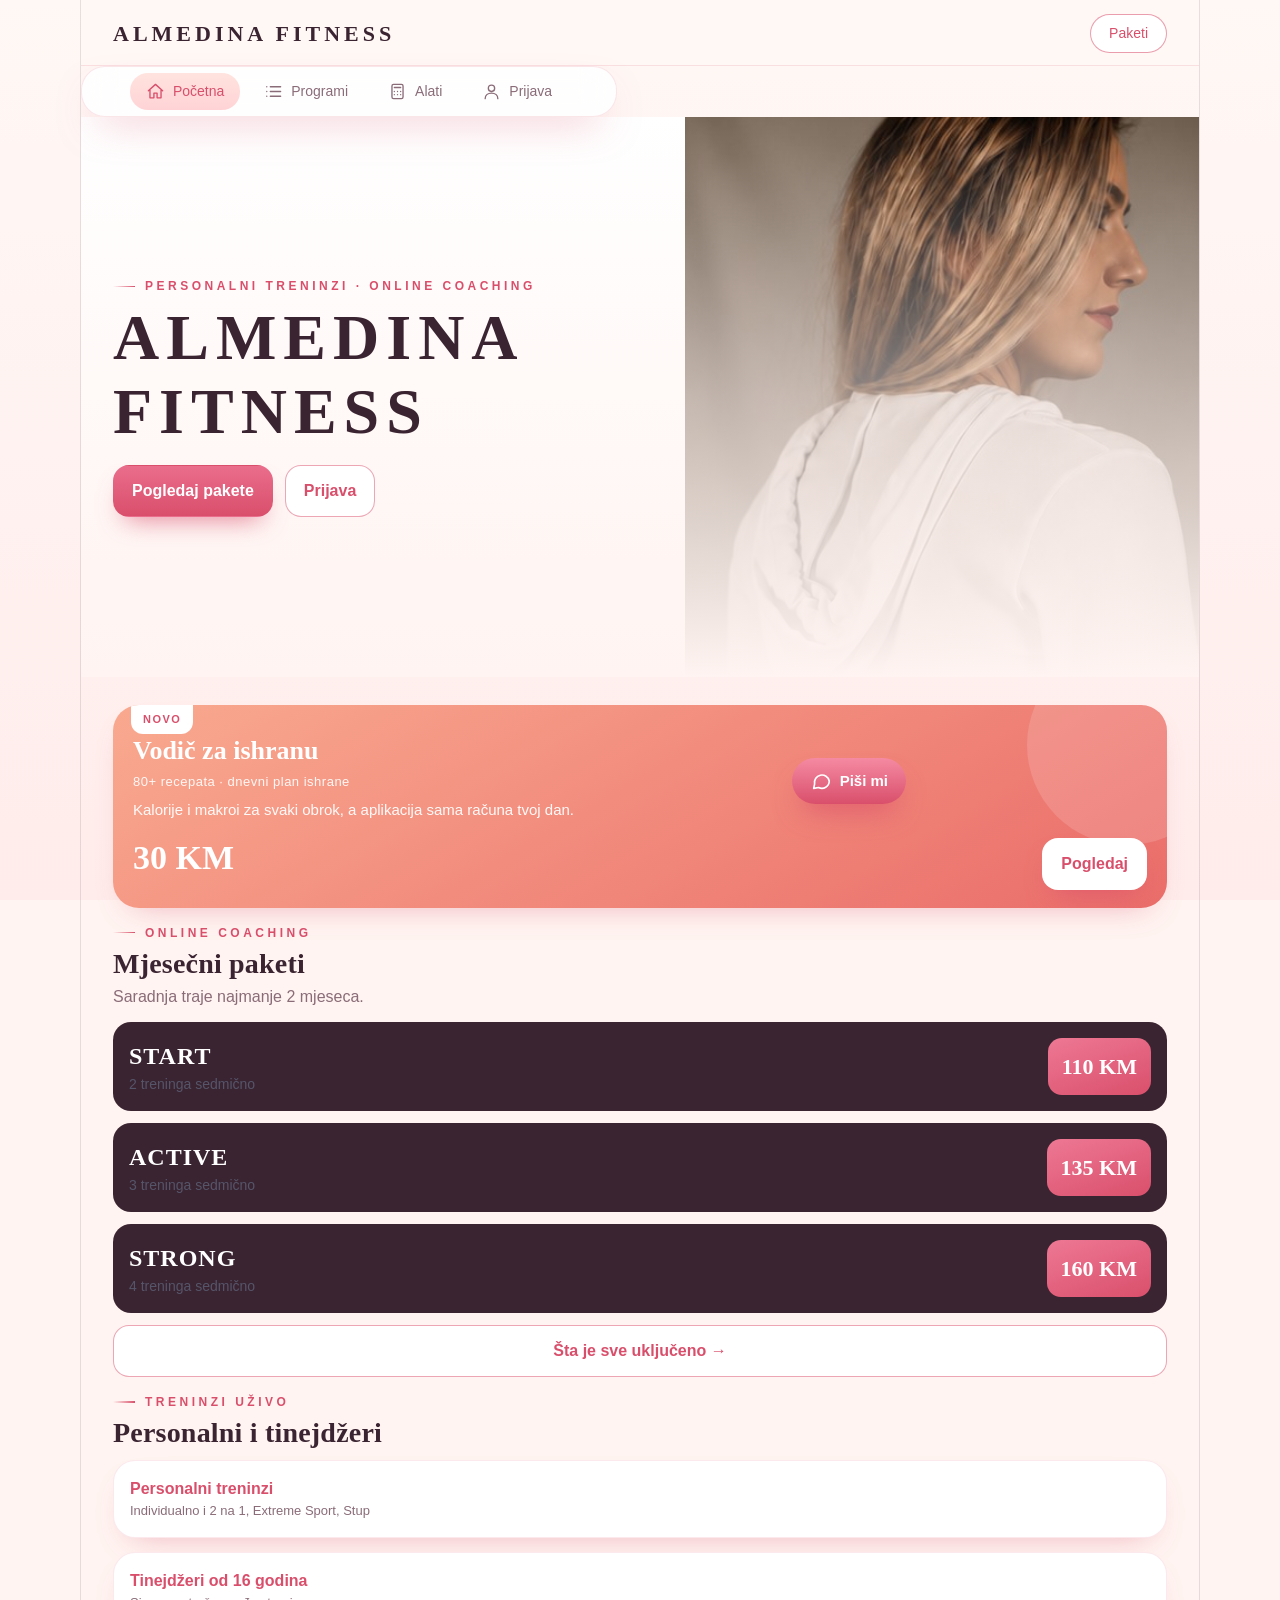
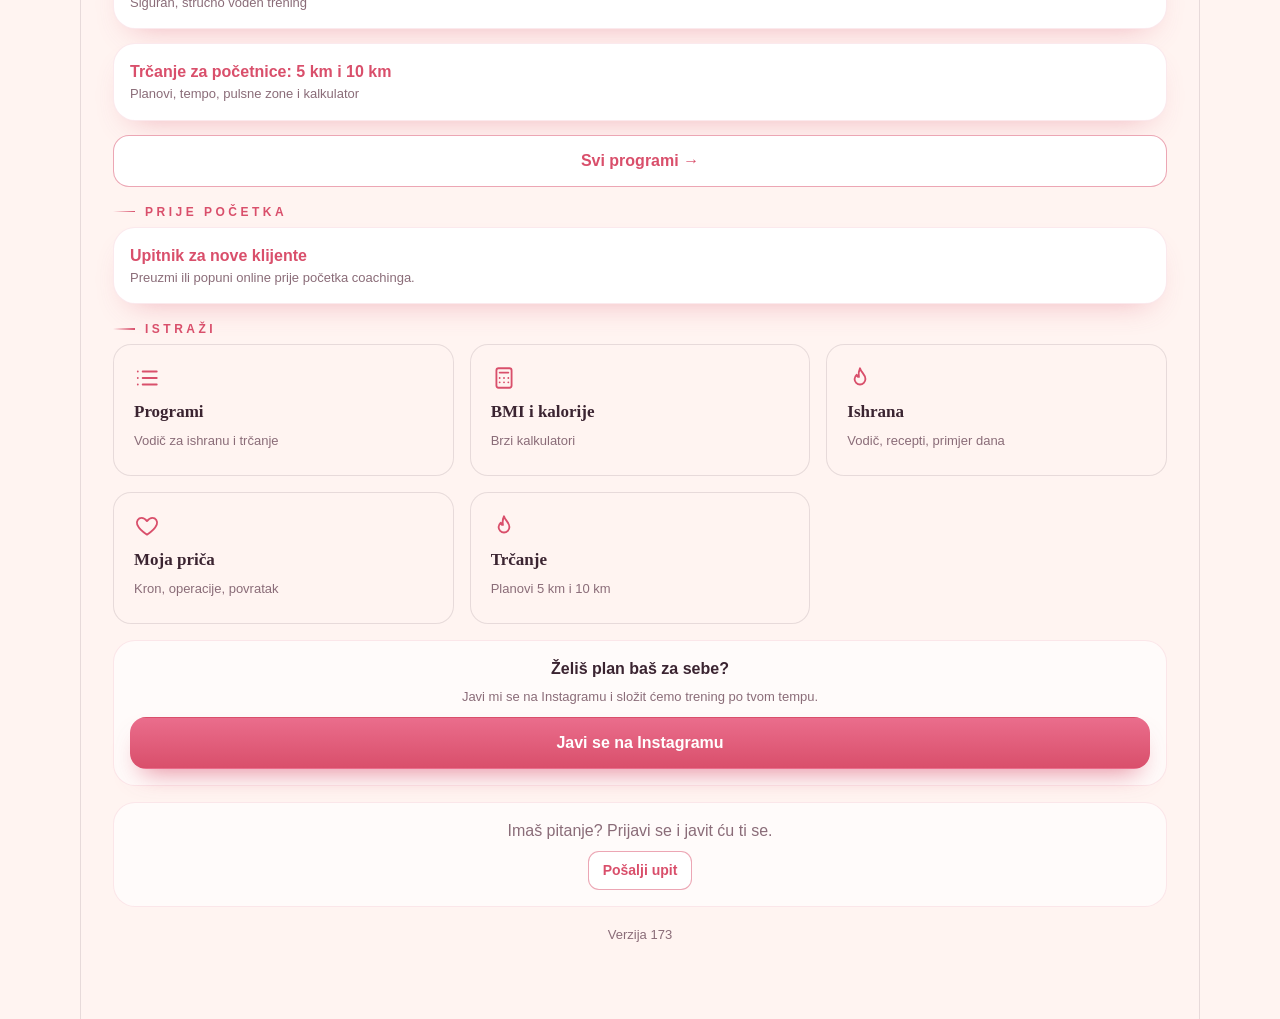
==== index.html @ 69ddbb06 "Dodjela klijentici: cijeli programi / pojedinačni (mjesto, dio tijela) / kondicija, bez tuđih planov" ====
<!doctype html>
<html lang="bs">
<head>
<meta charset="utf-8">
<meta name="viewport" content="width=device-width, initial-scale=1, viewport-fit=cover">
<title>ALMEDINA FITNESS</title>
<meta name="description" content="Almedina Fitness – personalni treninzi, online coaching i kućni programi.">
<meta name="theme-color" content="#fff4f1">
<link rel="manifest" href="manifest.json">
<meta name="apple-mobile-web-app-capable" content="yes">
<meta name="mobile-web-app-capable" content="yes">
<meta name="apple-mobile-web-app-status-bar-style" content="black-translucent">
<meta name="apple-mobile-web-app-title" content="Almedina Fitness">
<meta name="format-detection" content="telephone=no">
<link rel="apple-touch-icon" href="icons/apple-touch-icon.png">
<link rel="icon" type="image/png" href="icons/icon-192.png">
<link rel="stylesheet" href="css/style.css">
<link rel="stylesheet" href="css/lux.css">
</head>
<body>
<div id="app">
  <header id="topbar" class="topbar">
    <button id="backBtn" class="icon-btn" aria-label="Nazad" hidden></button>
    <a class="brand" href="#/">ALMEDINA FITNESS</a>
    <a class="pill" href="#/paketi">Paketi</a>
  </header>
  <main id="view" tabindex="-1"></main>
  <nav id="tabbar" class="tabbar" aria-label="Glavna navigacija"></nav>
</div>
<div id="overlay" class="overlay" hidden></div>
<div id="toast" class="toast" role="status" aria-live="polite"></div>
<noscript><p style="padding:24px;color:#f0e4d6">Za rad aplikacije potreban je uključen JavaScript.</p></noscript>

<script src="js/config.js"></script>
<script src="js/config.cloud.js"></script>
<script src="js/util.js"></script>
<script src="js/data.js"></script>
<script src="js/data2.js"></script>
<script src="js/data3.js"></script>
<script src="js/data4.js"></script>
<script src="js/data5.js"></script>
<script src="js/data6.js"></script>
<script src="js/data7.js"></script>
<script src="js/data8.js"></script>
<script src="js/data9.js"></script>
<script src="js/data10.js"></script>
<script src="js/data11.js"></script>
<script src="js/data12.js"></script>
<script src="js/data13.js"></script>
<script src="js/data14.js"></script>
<script src="js/data15.js"></script>
<script src="js/data16.js"></script>
<script src="js/data17.js"></script>
<script src="js/data18.js"></script>
<script src="js/data19.js"></script>
<script src="js/data20.js"></script>
<script src="js/data21.js"></script>
<script src="js/data22.js"></script>
<script src="js/jelovnik-auto.js"></script>
<script src="js/alergije.js"></script>
<script src="js/store.js"></script>
<script src="js/periodization.js"></script>
<script src="js/muscles.js"></script>
<script src="js/dnevnik.js"></script>
<script src="js/figure.js"></script>
<script src="js/views-public.js"></script>
<script src="js/views-client.js"></script>
<script src="js/views-trainer.js"></script>
<script src="js/views-nutrition.js"></script>
<script src="js/savjeti.js"></script>
<script src="js/views-kond.js"></script>
<script src="js/chat.js"></script>
<script src="js/extras.js"></script>
<script src="js/trcanje2.js"></script>
<script src="js/trcanje.js"></script>
<script src="js/kupci.js"></script>
<script src="js/pregled.js"></script>
<script src="js/perklijent.js"></script>
<script src="js/kondsablon.js"></script>
<script src="js/dodjela.js"></script>
<script src="js/podsjetnik.js"></script>
<script src="js/obavijesti.js"></script>
<script src="js/zagrijavanje.js"></script>
<script src="js/hipertrofija.js"></script>
<script src="js/poruke.js"></script>
<script src="js/tehnika.js"></script>
<script src="js/receptfoto.js"></script>
<script src="js/cloud.js"></script>
<script src="js/app.js"></script>
<a class="fab" id="fab" href="https://instagram.com/almedina.zajko" target="_blank" rel="noopener" aria-label="Piši mi na Instagramu"><svg viewBox="0 0 24 24" fill="none" stroke="currentColor" stroke-width="1.8" stroke-linecap="round" stroke-linejoin="round" aria-hidden="true"><path d="M21 12a8 8 0 0 1-11.6 7.1L4 20l1-4.6A8 8 0 1 1 21 12z"/></svg>Piši mi</a>
</body>
</html>
---- css/style.css ----
:root{color-scheme:dark;
  --navy:#0a1630; --navy-2:#101f45; --navy-3:#172a58; --ink:#060e22;
  --cream:#f0e4d6; --cream-2:#e8d9c7; --beige:#c8aa8a; --beige-2:#a98c6d;
  --text:#f0e4d6; --muted:#b9ad9e; --line:rgba(240,228,214,.14);
  --ok:#8fbf9f; --warn:#e0b36a; --bad:#e08a7a;
  --r:18px; --r-sm:12px;
  --serif:"Didot","Bodoni 72","Playfair Display","Cormorant Garamond",Georgia,"Times New Roman",serif;
  --sans:-apple-system,BlinkMacSystemFont,"SF Pro Text","Helvetica Neue",Arial,sans-serif;
  --sat:env(safe-area-inset-top,0px); --sab:env(safe-area-inset-bottom,0px);
  --tabh:64px;
}
*{box-sizing:border-box;-webkit-tap-highlight-color:transparent}
html{-webkit-text-size-adjust:100%;background:var(--ink)}
body{margin:0;font-family:var(--sans);font-size:16px;line-height:1.5;color:var(--text);background:var(--ink);
  overscroll-behavior-y:none;-webkit-font-smoothing:antialiased}
#app{max-width:560px;margin:0 auto;min-height:100vh;min-height:100dvh;background:linear-gradient(180deg,var(--navy) 0%,var(--ink) 100%);position:relative}
a{color:var(--beige);text-decoration:none}
h1,h2,h3{font-family:var(--serif);font-weight:600;letter-spacing:.2px;margin:0 0 .4em;line-height:1.15}
h1{font-size:30px} h2{font-size:23px} h3{font-size:18px}
p{margin:0 0 .8em} small,.small{font-size:13px;color:var(--muted)}
.muted{color:var(--muted)} .center{text-align:center} .mt{margin-top:16px} .mb{margin-bottom:16px} .mt-s{margin-top:8px}
.eyebrow{font-size:12px;letter-spacing:3px;text-transform:uppercase;color:var(--beige);margin-bottom:6px}

/* top / tab */
.topbar{position:sticky;top:0;z-index:20;display:flex;align-items:center;gap:10px;padding:calc(var(--sat) + 10px) 16px 10px;
  background:rgba(10,22,48,.88);backdrop-filter:blur(14px);-webkit-backdrop-filter:blur(14px);border-bottom:1px solid var(--line)}
.brand{font-family:var(--serif);font-size:19px;letter-spacing:3px;color:var(--cream);flex:1;text-align:center;font-weight:600}
.pill{font-size:13px;padding:6px 12px;border:1px solid var(--beige);border-radius:999px;color:var(--beige)}
.icon-btn{width:36px;height:36px;border-radius:50%;border:1px solid var(--line);background:transparent;color:var(--cream);display:grid;place-items:center;padding:0}
.icon-btn[hidden]{display:none}
.topbar .icon-btn+.brand{text-align:center}
main{padding:16px 16px calc(var(--tabh) + var(--sab) + 28px);outline:none;animation:fade .25s ease}
@keyframes fade{from{opacity:0;transform:translateY(6px)}to{opacity:1;transform:none}}
.tabbar{position:fixed;left:50%;transform:translateX(-50%);bottom:0;width:100%;max-width:560px;z-index:30;display:flex;
  padding:6px 6px calc(var(--sab) + 6px);background:rgba(6,14,34,.94);backdrop-filter:blur(16px);-webkit-backdrop-filter:blur(16px);border-top:1px solid var(--line)}
.tab{flex:1;display:flex;flex-direction:column;align-items:center;gap:2px;padding:6px 2px;color:var(--muted);font-size:11px;border-radius:12px;min-height:50px}
.tab svg{width:23px;height:23px}
.tab.on{color:var(--cream)} .tab.on svg{stroke:var(--beige)}

/* cards & basics */
.card{background:linear-gradient(160deg,var(--navy-2),var(--navy));border:1px solid var(--line);border-radius:var(--r);padding:16px;margin-bottom:14px}
.card.cream{background:var(--cream);color:var(--navy);border:none}
.card.cream h2,.card.cream h3{color:var(--navy)} .card.cream .muted,.card.cream small{color:#5c5a66}
.card.flat{background:rgba(255,255,255,.04)}
.card.note{border-color:rgba(224,179,106,.5);background:rgba(224,179,106,.08)}
.card.alert{border-color:rgba(224,138,122,.55);background:rgba(224,138,122,.09)}
.row{display:flex;align-items:center;gap:12px} .between{justify-content:space-between} .wrap{flex-wrap:wrap} .grow{flex:1;min-width:0}
.grid2{display:grid;grid-template-columns:1fr 1fr;gap:12px} .grid3{display:grid;grid-template-columns:repeat(3,1fr);gap:10px}
.btn{appearance:none;border:1px solid var(--beige);background:transparent;color:var(--cream);font:inherit;font-weight:600;padding:13px 18px;border-radius:14px;display:inline-flex;align-items:center;justify-content:center;gap:8px;min-height:48px;cursor:pointer;text-align:center}
.btn.primary{background:linear-gradient(180deg,var(--cream),var(--cream-2));color:var(--navy);border-color:transparent}
.btn.dark{background:var(--navy);color:var(--cream);border-color:var(--navy-3)}
.btn.block{display:flex;width:100%} .btn.sm{min-height:38px;padding:8px 14px;font-size:14px;border-radius:11px}
.btn.danger{border-color:var(--bad);color:var(--bad)} .btn:disabled{opacity:.45}
.btn:active{transform:scale(.98)}
.chips{display:flex;gap:8px;overflow-x:auto;padding-bottom:4px;margin:0 -16px 12px;padding-inline:16px;scrollbar-width:none}
.chips::-webkit-scrollbar{display:none}
.chip{flex:none;padding:8px 14px;border-radius:999px;border:1px solid var(--line);color:var(--muted);background:transparent;font:inherit;font-size:14px}
.chip.on{background:var(--cream);color:var(--navy);border-color:var(--cream);font-weight:600}
.seg{display:flex;background:rgba(255,255,255,.06);border-radius:14px;padding:4px;margin-bottom:16px;gap:4px}
.seg button{flex:1;border:0;background:transparent;color:var(--muted);font:inherit;font-size:14px;padding:10px 4px;border-radius:11px}
.seg a{flex:1;text-align:center;color:var(--muted);font-size:14px;padding:10px 4px;border-radius:11px}
.seg a.on{background:var(--cream);color:var(--navy);font-weight:700}
.seg button.on{background:var(--cream);color:var(--navy);font-weight:700}
.badge{display:inline-block;font-size:11px;letter-spacing:1px;text-transform:uppercase;padding:3px 9px;border-radius:999px;border:1px solid var(--beige);color:var(--beige)}
.badge.ok{border-color:var(--ok);color:var(--ok)} .badge.warn{border-color:var(--warn);color:var(--warn)} .badge.bad{border-color:var(--bad);color:var(--bad)}
.divider{height:1px;background:var(--line);margin:14px 0}
ul.clean{list-style:none;margin:0;padding:0} ul.clean li{padding:9px 0;border-bottom:1px solid var(--line);display:flex;gap:10px;align-items:flex-start}
ul.clean li:last-child{border-bottom:0}
.tick{flex:none;width:20px;height:20px;border-radius:50%;background:var(--beige);color:var(--navy);display:grid;place-items:center;font-size:12px;font-weight:800;margin-top:2px}
.tick.no{background:var(--bad)} .tick.warn{background:var(--warn)}
ul.dots{margin:0 0 .8em;padding-left:20px} ul.dots li{margin:4px 0}

/* hero */
.hero{position:relative;margin:-16px -16px 18px;min-height:min(78vh,620px);display:flex;align-items:flex-end;overflow:hidden;background:var(--navy)}
.hero img{position:absolute;inset:0;width:100%;height:100%;object-fit:cover;object-position:30% 8%;filter:saturate(.92)}
.hero::after{content:"";position:absolute;inset:0;background:linear-gradient(180deg,rgba(10,22,48,.05) 0%,rgba(10,22,48,.35) 45%,var(--navy) 100%)}
.hero .inner{position:relative;z-index:1;padding:24px 20px 26px;width:100%}
.hero h1{font-size:38px;letter-spacing:4px;margin-bottom:6px}
.hero p{color:var(--cream-2);max-width:32ch}
.tiles{display:grid;grid-template-columns:1fr 1fr;gap:12px}
.tile{display:flex;flex-direction:column;gap:8px;padding:16px;border-radius:var(--r);border:1px solid var(--line);background:rgba(255,255,255,.04);color:var(--cream);min-height:104px}
.tile svg{width:26px;height:26px;stroke:var(--beige)} .tile b{font-family:var(--serif);font-size:17px;font-weight:600}
.tile small{line-height:1.3}

/* price */
.price-card{background:var(--cream);color:var(--navy);border-radius:var(--r);padding:16px;margin-bottom:12px;display:flex;gap:12px;align-items:center}
.price-card .nm{font-family:var(--serif);font-size:24px;font-weight:700;letter-spacing:1px}
.price-card .ds{font-size:14px;color:#55556a}
.price-tag{background:var(--navy);color:var(--cream);font-family:var(--serif);font-size:22px;font-weight:600;padding:12px 14px;border-radius:14px;white-space:nowrap}
table.tbl{width:100%;border-collapse:collapse;font-size:14px}
table.tbl th{background:var(--navy);color:var(--cream);font-weight:600;letter-spacing:1.5px;font-size:11px;text-transform:uppercase;padding:10px 6px}
table.tbl td{padding:11px 6px;text-align:center;border-bottom:1px solid var(--line)}
.card.cream table.tbl td{border-color:rgba(10,22,48,.12)}

/* forms */
.field{display:block;margin-bottom:14px}
.field>span{display:block;font-size:13px;color:var(--muted);margin-bottom:5px}
input,select,textarea{width:100%;font:inherit;font-size:16px;color:var(--cream);background:rgba(255,255,255,.06);border:1px solid var(--line);border-radius:12px;padding:12px 14px;min-height:48px;outline:none;appearance:none;-webkit-appearance:none}
select{background-image:linear-gradient(45deg,transparent 50%,var(--beige) 50%),linear-gradient(135deg,var(--beige) 50%,transparent 50%);background-position:calc(100% - 20px) 21px,calc(100% - 14px) 21px;background-size:6px 6px;background-repeat:no-repeat;padding-right:36px}
select option{color:#0a1630}
textarea{min-height:96px;resize:vertical}
input:focus,select:focus,textarea:focus{border-color:var(--beige);box-shadow:0 0 0 3px rgba(200,170,138,.2)}
.check{display:flex;gap:10px;align-items:flex-start;margin-bottom:14px;font-size:14px;color:var(--cream-2)}
.check input{width:22px;height:22px;min-height:22px;flex:none;margin-top:2px;accent-color:var(--beige)}
.check input{-webkit-appearance:none;appearance:none;width:24px;height:24px;min-height:24px;border:2px solid var(--beige);border-radius:6px;background:rgba(255,255,255,.04) center/16px no-repeat;padding:0;cursor:pointer}
.check input:checked{background-color:var(--cream);border-color:var(--cream);background-image:url("data:image/svg+xml;utf8,<svg xmlns='http://www.w3.org/2000/svg' viewBox='0 0 16 16'><path d='M3 8.5l3.2 3.2L13 4.5' fill='none' stroke='%230a1630' stroke-width='2.6' stroke-linecap='round' stroke-linejoin='round'/></svg>")}
.check input:disabled{opacity:.4}
.field .check input{-webkit-appearance:none;appearance:none;width:24px;height:24px;min-height:24px;border:2px solid var(--beige);border-radius:6px;background:rgba(255,255,255,.04) center/16px no-repeat;padding:0;cursor:pointer}
.field .check input[type=radio]{border-radius:6px}
.field .check input:checked{background-color:var(--cream);border-color:var(--cream);background-image:url("data:image/svg+xml;utf8,<svg xmlns='http://www.w3.org/2000/svg' viewBox='0 0 16 16'><path d='M3 3l10 10M13 3L3 13' stroke='%230a1630' stroke-width='2.6' stroke-linecap='round'/></svg>")}
.field .check:has(input:checked) span{color:var(--cream);font-weight:600}
.err{color:var(--bad);font-size:14px;margin:0 0 12px}
.card.cream input,.card.cream select,.card.cream textarea{color:var(--navy);background:#fff;border-color:rgba(10,22,48,.2)}
.card.cream .field>span{color:#55556a}

/* result */
.big{font-family:var(--serif);font-size:52px;line-height:1;color:var(--cream)}
.meter{position:relative;height:12px;border-radius:99px;background:linear-gradient(90deg,#6c8fbf 0 18%,#8fbf9f 18% 50%,#e0b36a 50% 75%,#e08a7a 75% 100%);margin:18px 0 8px}
.meter i{position:absolute;top:-5px;width:4px;height:22px;background:var(--cream);border-radius:3px;box-shadow:0 0 0 2px var(--navy)}
.kv{display:flex;justify-content:space-between;gap:14px;align-items:flex-start;padding:9px 0;border-bottom:1px solid var(--line)} .kv>span{flex:none;max-width:42%} .kv>b{text-align:right} .kv:last-child{border:0} .kv b{font-weight:600}

/* exercises */
.ex{display:flex;gap:12px;align-items:center;padding:12px;border:1px solid var(--line);border-radius:var(--r-sm);margin-bottom:10px;background:rgba(255,255,255,.03);color:var(--cream)}
.ex .ph{flex:none;width:54px;height:54px;border-radius:12px;background:var(--navy-3);display:grid;place-items:center}
.ex .ph svg{width:26px;height:26px;stroke:var(--beige)}
.video{position:relative;aspect-ratio:16/9;border-radius:var(--r);overflow:hidden;background:linear-gradient(135deg,var(--navy-3),var(--navy));border:1px solid var(--line);display:grid;place-items:center;text-align:center;margin-bottom:14px}
.video iframe,.video video{position:absolute;inset:0;width:100%;height:100%;border:0}
.video.tall{aspect-ratio:9/16;max-width:340px;margin-left:auto;margin-right:auto}.video.tall video{object-fit:contain;background:#000}
.video .play{width:64px;height:64px;border-radius:50%;border:2px solid var(--beige);display:grid;place-items:center;margin:0 auto 8px}
.video .play svg{width:28px;height:28px;stroke:var(--beige);fill:var(--beige)}
ol.steps{padding-left:0;margin:0;list-style:none;counter-reset:s}
ol.steps li{counter-increment:s;display:flex;gap:12px;padding:8px 0}
ol.steps li::before{content:counter(s);flex:none;width:26px;height:26px;border-radius:50%;background:var(--beige);color:var(--navy);display:grid;place-items:center;font-weight:700;font-size:13px;margin-top:1px}

/* stats / log */
.stats{display:grid;grid-template-columns:repeat(3,1fr);gap:10px;margin-bottom:14px}
.stat{padding:12px 8px;border-radius:var(--r-sm);background:rgba(255,255,255,.05);border:1px solid var(--line);text-align:center}
.stat b{display:block;font-family:var(--serif);font-size:26px;color:var(--cream)} .stat span{font-size:12px;color:var(--muted)}
.progress{height:8px;background:rgba(255,255,255,.1);border-radius:99px;overflow:hidden} .progress i{display:block;height:100%;background:var(--beige);border-radius:99px}
.setrow{display:grid;grid-template-columns:28px 1fr 1fr 44px;gap:8px;align-items:center;margin-bottom:8px}
.setrow input{min-height:42px;padding:8px 10px;text-align:center}
.setrow .n{color:var(--muted);text-align:center}
.setrow .ok{width:44px;height:42px;border-radius:12px;border:1px solid var(--line);background:transparent;color:var(--muted);font-size:18px}
.setrow .ok.on{background:var(--beige);border-color:var(--beige);color:var(--navy)}
svg.chart{width:100%;height:auto;display:block;overflow:visible}
.chart text{fill:var(--muted);font-size:10px;font-family:var(--sans)}
.empty{padding:26px 10px;text-align:center;color:var(--muted)}

/* overlay / toast */
.overlay{position:fixed;inset:0;z-index:50;background:rgba(3,8,20,.7);display:flex;align-items:flex-end;justify-content:center;animation:fade .2s}
.overlay[hidden]{display:none}
.sheet{width:100%;max-width:560px;max-height:88vh;overflow:auto;background:var(--navy);border:1px solid var(--line);border-radius:22px 22px 0 0;padding:20px 18px calc(var(--sab) + 20px)}
.toast{position:fixed;left:50%;bottom:calc(var(--tabh) + var(--sab) + 18px);transform:translate(-50%,20px);opacity:0;pointer-events:none;z-index:60;
  background:var(--cream);color:var(--navy);padding:11px 18px;border-radius:999px;font-weight:600;font-size:14px;transition:.25s;max-width:90%;text-align:center}
.toast.show{opacity:1;transform:translate(-50%,0)}
.demo-bar{font-size:12px;text-align:center;color:var(--warn);border:1px dashed rgba(224,179,106,.5);border-radius:10px;padding:6px 10px;margin-bottom:14px}
.user-chip{display:flex;align-items:center;gap:12px}
.avatar{width:46px;height:46px;border-radius:50%;background:var(--beige);color:var(--navy);display:grid;place-items:center;font-family:var(--serif);font-weight:700;font-size:20px;flex:none}
@media (min-width:600px){#app{border-left:1px solid var(--line);border-right:1px solid var(--line)}}
@media (prefers-reduced-motion:reduce){*{animation:none!important;transition:none!important}}

/* ===== Web stranica: raspored za tablet i računar ===== */
@media (min-width:900px){
  #app{max-width:1120px;display:flex;flex-direction:column}
  .topbar{order:0;padding:calc(var(--sat) + 14px) 32px 12px}
  .brand{flex:none;text-align:left;font-size:22px;letter-spacing:4px;margin-right:auto}
  .pill{font-size:14px;padding:8px 18px}
  .tabbar{order:1;position:sticky;top:64px;bottom:auto;left:auto;transform:none;max-width:none;width:auto;justify-content:center;gap:8px;
    padding:6px 32px;border-top:0;border-bottom:1px solid var(--line)}
  .tab{flex:none;flex-direction:row;gap:8px;padding:8px 16px;font-size:14px;min-height:0}
  .tab svg{width:19px;height:19px}
  main{order:2;padding:28px 32px 64px;max-width:1120px;width:100%}
  h1{font-size:40px} h2{font-size:28px}
  .hero{margin:-28px -32px 28px;min-height:560px;align-items:center}
  .hero img{inset:0 0 0 auto;width:46%;height:100%;object-position:50% 22%}
  .hero::after{background:linear-gradient(90deg,var(--navy) 0%,var(--navy) 50%,rgba(10,22,48,.2) 78%,rgba(10,22,48,.05) 100%)}
  .hero .inner{padding:48px 32px;max-width:56%}
  .hero h1{font-size:64px;letter-spacing:7px}
  .hero p{font-size:19px;max-width:38ch}
  .tiles{grid-template-columns:repeat(3,1fr);gap:16px}
  .tile{min-height:132px;padding:20px}
  .toast{bottom:32px}
  .sheet{border-radius:22px;max-height:84vh;margin:auto}
  .overlay{align-items:center}
  .video{max-width:720px}
}

.figcard{padding:10px 10px 8px}.fig{width:100%;height:auto;display:block;max-height:210px}#figbox{background:rgba(255,255,255,.04);border-radius:12px}
.chat .cthread{max-height:52vh;overflow:auto;display:flex;flex-direction:column;gap:8px;padding:4px 2px 10px}
.cb{max-width:86%;padding:8px 10px;border-radius:14px;background:rgba(255,255,255,.08)}
.cb.me{align-self:flex-end;background:rgba(214,170,120,.22)}
.cb.other{align-self:flex-start}
.cb video{width:100%;max-height:300px;border-radius:10px;background:#000}
.cb audio{width:100%;min-width:200px;height:40px}
.ctext{white-space:pre-wrap;word-break:break-word;margin-top:4px}
.cmeta{font-size:11px;opacity:.65;margin-top:4px}
.clink{background:none;border:0;color:inherit;text-decoration:underline;font:inherit;padding:0;cursor:pointer}
.ccomp{display:flex;gap:6px;align-items:flex-end}
.ccomp textarea{flex:1;min-height:40px;max-height:110px;resize:none}
.crec{display:flex;gap:8px;align-items:center;padding:8px 0}
.recdot{width:10px;height:10px;border-radius:50%;background:#e5484d;animation:rp 1s infinite}
@keyframes rp{50%{opacity:.25}}
.figph{width:84px;height:60px;flex:none;overflow:hidden;background:rgba(255,255,255,.05);border-radius:10px;display:block;padding:2px}
.figph .fig{width:100%;height:100%;max-height:none}
ul.clean li .figph{margin-right:10px}
.fstill{flex:1;text-align:center;background:rgba(255,255,255,.04);border-radius:10px;padding:4px}
.fstill .fig{max-height:100px}
.mdot{display:inline-block;width:11px;height:11px;border-radius:50%;margin-right:6px;vertical-align:baseline}
.mdot.p{background:#d93a3a}.mdot.s{background:#f2983c}

/* PDF čitač vodiča */
.pdfpg{background:#fff;margin:0 0 10px;border-radius:6px;overflow:hidden;width:100%}
.pdfpg canvas{width:100%;height:auto;display:block}
.pdfpg.zoom{width:180%;max-width:none}
#pdfhost{overflow-x:auto}
.pdfinfo{margin:0 0 8px}

.fstill.big .fig{max-height:170px}.fstill.big{padding:8px}.rest{color:var(--gold,#f3b36b)}.restbar{position:sticky;top:8px;z-index:30;background:#f3b36b;color:#1d2b4a;border-radius:14px;padding:10px 14px;font-weight:700;display:flex;justify-content:space-between;align-items:center;margin-bottom:10px}.restbar button{background:#1d2b4a;color:#fff;border:0;border-radius:10px;padding:6px 10px}
---- css/lux.css ----
/* Svijetla, ženstvena tema: blush pozadina, ruža naglasak, tamna šljiva za tekst.
   Zamjena palete: sve što je u style.css tamno postaje svijetlo (kontrast ostaje očuvan). */
:root{color-scheme:light;
  --navy:#ffffff; --navy-2:#fff8f6; --navy-3:#ffe6e2; --ink:#fff4f1;
  --cream:#3b2431; --cream-2:#5b3a49; --beige:#d94f6b; --beige-2:#b53a56;
  --text:#3b2431; --muted:#8a6c78; --line:rgba(59,36,49,.12);
  --ok:#2f9a68; --warn:#c98a2b; --bad:#d0483c;
  --gold:#d94f6b; --gold-2:#b53a56; --rose-1:#ea6d8c; --rose-2:#d94f6b; --blush:#ffe3de;
  --shadow:0 14px 32px -18px rgba(217,79,107,.45)}
html{background:var(--ink)}
body{background:linear-gradient(180deg,#fff8f5 0%,#ffeceb 100%) fixed;color:var(--text)}
#app{background:transparent}
h1{font-size:32px}
.eyebrow{display:flex;align-items:center;gap:10px;color:var(--rose-2);letter-spacing:3.5px;font-weight:600}
.eyebrow::before{content:"";width:22px;height:1.5px;background:linear-gradient(90deg,transparent,var(--rose-2))}
a{color:var(--rose-2)}

/* gornja i donja traka */
.topbar{background:rgba(255,248,245,.82);border-bottom:1px solid rgba(217,79,107,.14)}
.brand{color:var(--cream)}
.icon-btn{border-color:rgba(217,79,107,.3);color:var(--cream);background:#fff}
.pill{border-color:rgba(217,79,107,.55);color:var(--rose-2);background:#fff}
.tabbar{bottom:max(10px,var(--sab));width:calc(100% - 24px);max-width:536px;border:1px solid rgba(217,79,107,.14);border-radius:24px;padding:6px;
  background:rgba(255,255,255,.88);box-shadow:0 18px 40px -18px rgba(217,79,107,.5)}
.tab{border-radius:18px;color:var(--muted)}
.tab.on{background:linear-gradient(180deg,#ffe3de,#ffd3d6);color:var(--rose-2)}
.tab.on svg{stroke:var(--rose-2)}

/* kartice */
.card{background:#fff;border:1px solid rgba(217,79,107,.12);box-shadow:var(--shadow);border-radius:22px}
.card.flat{background:rgba(255,255,255,.65);box-shadow:none}
.card.note{background:#fff4e3;border-color:rgba(201,138,43,.35)}
.card.alert{background:#ffe9e6;border-color:rgba(208,72,60,.4)}
.card.cream{background:linear-gradient(150deg,#ee7894,#d94f6b);color:#fff;border:none}
.card.cream h1,.card.cream h2,.card.cream h3,.card.cream b{color:#fff}
.card.cream .muted,.card.cream small,.card.cream .small,.card.cream p{color:rgba(255,255,255,.9)}
.card.cream .eyebrow{color:#fff!important} .card.cream .eyebrow::before{background:#fff}
.card.cream .btn{border-color:rgba(255,255,255,.7);color:#fff}
.card.cream .btn.primary{background:#fff;color:var(--rose-2)}
.ex{background:#fff;border:1px solid rgba(217,79,107,.12);border-radius:20px;box-shadow:var(--shadow);transition:transform .15s}
.ex:active{transform:scale(.985)}
.ex .ph{background:linear-gradient(160deg,#ffe3de,#ffd0d6);border:0;color:var(--rose-2)}
.ex .ph svg{stroke:var(--rose-2)}
.stat{background:#fff;border:1px solid rgba(217,79,107,.12);border-radius:18px;box-shadow:var(--shadow)}
.stat b{color:var(--rose-2);background:none}
.price-tag{background:linear-gradient(160deg,#ee7894,#d94f6b);color:#fff}
.badge.ok{background:#e6f6ee;color:var(--ok)}

/* dugmad */
.btn{border-radius:16px;border-color:rgba(217,79,107,.5);color:var(--rose-2);background:#fff;transition:transform .12s,box-shadow .2s}
.btn.primary{background:linear-gradient(180deg,var(--rose-1),var(--rose-2));color:#fff;border-color:transparent;box-shadow:0 14px 26px -12px rgba(217,79,107,.7)}
.btn.dark{background:var(--cream);color:#fff;border-color:transparent}
.btn.danger{color:var(--bad);border-color:var(--bad);background:#fff}
.btn svg{width:20px;height:20px;flex:none}
.chip{background:#fff;border-color:rgba(217,79,107,.25);color:var(--cream)}
.chip.on{background:linear-gradient(180deg,var(--rose-1),var(--rose-2));color:#fff;border-color:transparent}
.seg{background:rgba(217,79,107,.1)}
.seg button{color:var(--cream)}
.seg button.on{background:#fff;color:var(--rose-2);box-shadow:0 6px 14px -8px rgba(217,79,107,.6)}
.progress{height:8px;border-radius:99px;background:rgba(217,79,107,.14);overflow:hidden}
.progress i{display:block;height:100%;border-radius:99px;background:linear-gradient(90deg,var(--rose-1),var(--rose-2))}
input,select,textarea{color:var(--text)}
.field input,.field select,.field textarea{background:#fff;border:1px solid rgba(59,36,49,.18);color:var(--text)}
.field input:focus,.field select:focus,.field textarea:focus{border-color:var(--rose-2);outline:0;box-shadow:0 0 0 3px rgba(217,79,107,.18)}
.demo-bar{border-color:rgba(217,79,107,.4);color:var(--rose-2);background:#fff}

/* početna: fotografija sa svijetlim prelazom */
.hero::after{background:linear-gradient(180deg,rgba(255,244,241,0) 0%,rgba(255,244,241,.55) 50%,#fff4f1 100%)}
.hero h1{color:var(--cream)} .hero p{color:var(--cream-2)}

/* kartice programa u prodaji */
.pcard{position:relative;margin-bottom:16px;padding:22px 20px 18px;border-radius:26px;overflow:hidden;box-shadow:var(--shadow);color:#fff}
.pcard.c0{background:linear-gradient(150deg,#f08aa0,#d94f6b)}
.pcard.c1{background:linear-gradient(150deg,#f9a98f,#ea6d6a)}
.pcard.c2{background:linear-gradient(150deg,#c78ad8,#9d5bc0)}
.pcard::after{content:"";position:absolute;right:-60px;top:-60px;width:200px;height:200px;border-radius:50%;background:rgba(255,255,255,.14)}
.pc-zn{position:absolute;top:0;left:18px;background:#fff;color:var(--rose-2);font-size:11px;font-weight:700;letter-spacing:1.5px;text-transform:uppercase;padding:6px 12px;border-radius:0 0 12px 12px}
.pc-t{font-family:var(--serif);font-size:26px;font-weight:700;line-height:1.1;margin-top:10px;position:relative;z-index:1}
.pc-m{font-size:13px;letter-spacing:.5px;opacity:.92;margin:6px 0 8px;position:relative;z-index:1}
.pc-o{font-size:15px;opacity:.95;margin:0 0 14px;position:relative;z-index:1}
.pc-pr{display:flex;align-items:baseline;gap:10px;margin-bottom:14px;position:relative;z-index:1}
.pc-pr b{font-family:var(--serif);font-size:34px;font-weight:700}
.pc-pr s{font-size:18px;opacity:.8}
.pc-b{display:flex;gap:10px;position:relative;z-index:1}
.pc-b .btn{flex:1;background:rgba(255,255,255,.2);border-color:rgba(255,255,255,.7);color:#fff}
.pc-b .btn.primary{background:#fff;color:var(--rose-2);border-color:transparent;box-shadow:0 10px 22px -12px rgba(0,0,0,.35)}
.pc-b .badge{background:#fff;color:var(--rose-2);align-self:center}

/* plutajuće dugme za poruku */
.fab{position:fixed;right:14px;bottom:calc(var(--tabh) + max(10px,var(--sab)) + 22px);z-index:40;display:flex;align-items:center;gap:8px;padding:12px 18px;border-radius:99px;
  background:linear-gradient(180deg,#f58aa2,#d94f6b);color:#fff!important;font-weight:700;font-size:15px;box-shadow:0 16px 28px -10px rgba(217,79,107,.75)}
.fab svg{width:22px;height:22px}
@media (min-width:600px){.fab{right:calc(50% - 266px)}}

/* program: naslov, napredak, sedmice, dani */
.pg-hero{position:relative;padding:20px 18px 18px;margin:0 0 14px;border-radius:26px;overflow:hidden;box-shadow:var(--shadow);
  background:radial-gradient(380px 200px at 90% -10%,rgba(255,255,255,.55),transparent 70%),linear-gradient(150deg,#ffd9dc,#ffc3cc)}
.pg-hero h1{margin-bottom:.3em;color:var(--cream)}
.pg-hero p{margin-bottom:.4em;color:var(--cream-2)}
.wk-progress{margin-top:14px;padding-top:14px;border-top:1px solid rgba(59,36,49,.12);font-size:15px;color:var(--cream)}
.wk-progress b{font-family:var(--serif);font-size:22px;color:var(--rose-2)}
.weeks{display:flex;gap:8px;overflow-x:auto;margin:0 -16px 12px;padding:4px 16px 8px;scrollbar-width:none;scroll-snap-type:x proximity}
.weeks::-webkit-scrollbar{display:none}
.wk{position:relative;flex:none;width:58px;padding:9px 0 8px;border-radius:16px;border:1px solid rgba(217,79,107,.2);background:#fff;color:var(--muted);
  font:inherit;display:flex;flex-direction:column;align-items:center;scroll-snap-align:center;transition:transform .12s}
.wk b{font-family:var(--serif);font-size:22px;line-height:1.1;color:var(--cream)}
.wk-l{font-size:10px;letter-spacing:2px;text-transform:uppercase}
.wk.done b{color:var(--rose-2)}
.wk-d{position:absolute;top:4px;right:7px;font-size:10px;font-style:normal;color:var(--ok)}
.wk.now{border-color:var(--rose-2)}
.wk.on{background:linear-gradient(180deg,var(--rose-1),var(--rose-2));border-color:transparent;box-shadow:0 10px 22px -10px rgba(217,79,107,.8)}
.wk.on b,.wk.on .wk-l{color:#fff}
.wk:active{transform:scale(.96)}
.weekinfo{padding:2px 2px 12px}
.weekinfo .serif{font-family:var(--serif);font-size:22px;color:var(--cream)}
.tag{font-size:11px;letter-spacing:1.5px;text-transform:uppercase;padding:4px 10px;border-radius:99px;border:1px solid rgba(217,79,107,.5);color:var(--rose-2);background:#fff}
details.day{margin-bottom:12px;border-radius:22px;border:1px solid rgba(217,79,107,.12);box-shadow:var(--shadow);overflow:hidden;background:#fff}
details.day[open]{border-color:rgba(217,79,107,.4)}
details.day>summary{list-style:none;display:flex;align-items:center;gap:14px;padding:14px 16px;cursor:pointer}
details.day>summary::-webkit-details-marker{display:none}
details.day>summary::after{content:"";width:9px;height:9px;border-right:2px solid var(--rose-2);border-bottom:2px solid var(--rose-2);transform:rotate(45deg);margin:0 4px 4px 0;transition:transform .2s;flex:none}
details.day[open]>summary::after{transform:rotate(-135deg);margin-bottom:-4px}
.day-n{flex:none;width:42px;height:42px;border-radius:50%;display:grid;place-items:center;font-family:var(--serif);font-size:20px;font-weight:700;color:#fff;background:linear-gradient(180deg,var(--rose-1),var(--rose-2))}
.day-n.opt{font-size:11px;letter-spacing:1px;background:#fff;color:var(--rose-2);border:1.5px dashed rgba(217,79,107,.7)}
.day-t{font-family:var(--serif);font-size:19px;color:var(--cream);font-weight:600}
.day-b{padding:2px 16px 16px;border-top:1px solid var(--line)}
.day-b .btn{margin-top:14px}
.day-b ul.clean li{padding:11px 0;border-bottom:1px solid rgba(59,36,49,.08)}
.day-b ul.clean li:last-child{border-bottom:0}
.day-b ul.clean li>b{font-family:var(--serif);font-size:18px;color:var(--rose-2)}
@media (prefers-reduced-motion:reduce){*{animation:none!important;transition:none!important}}
.fab[hidden]{display:none!important}
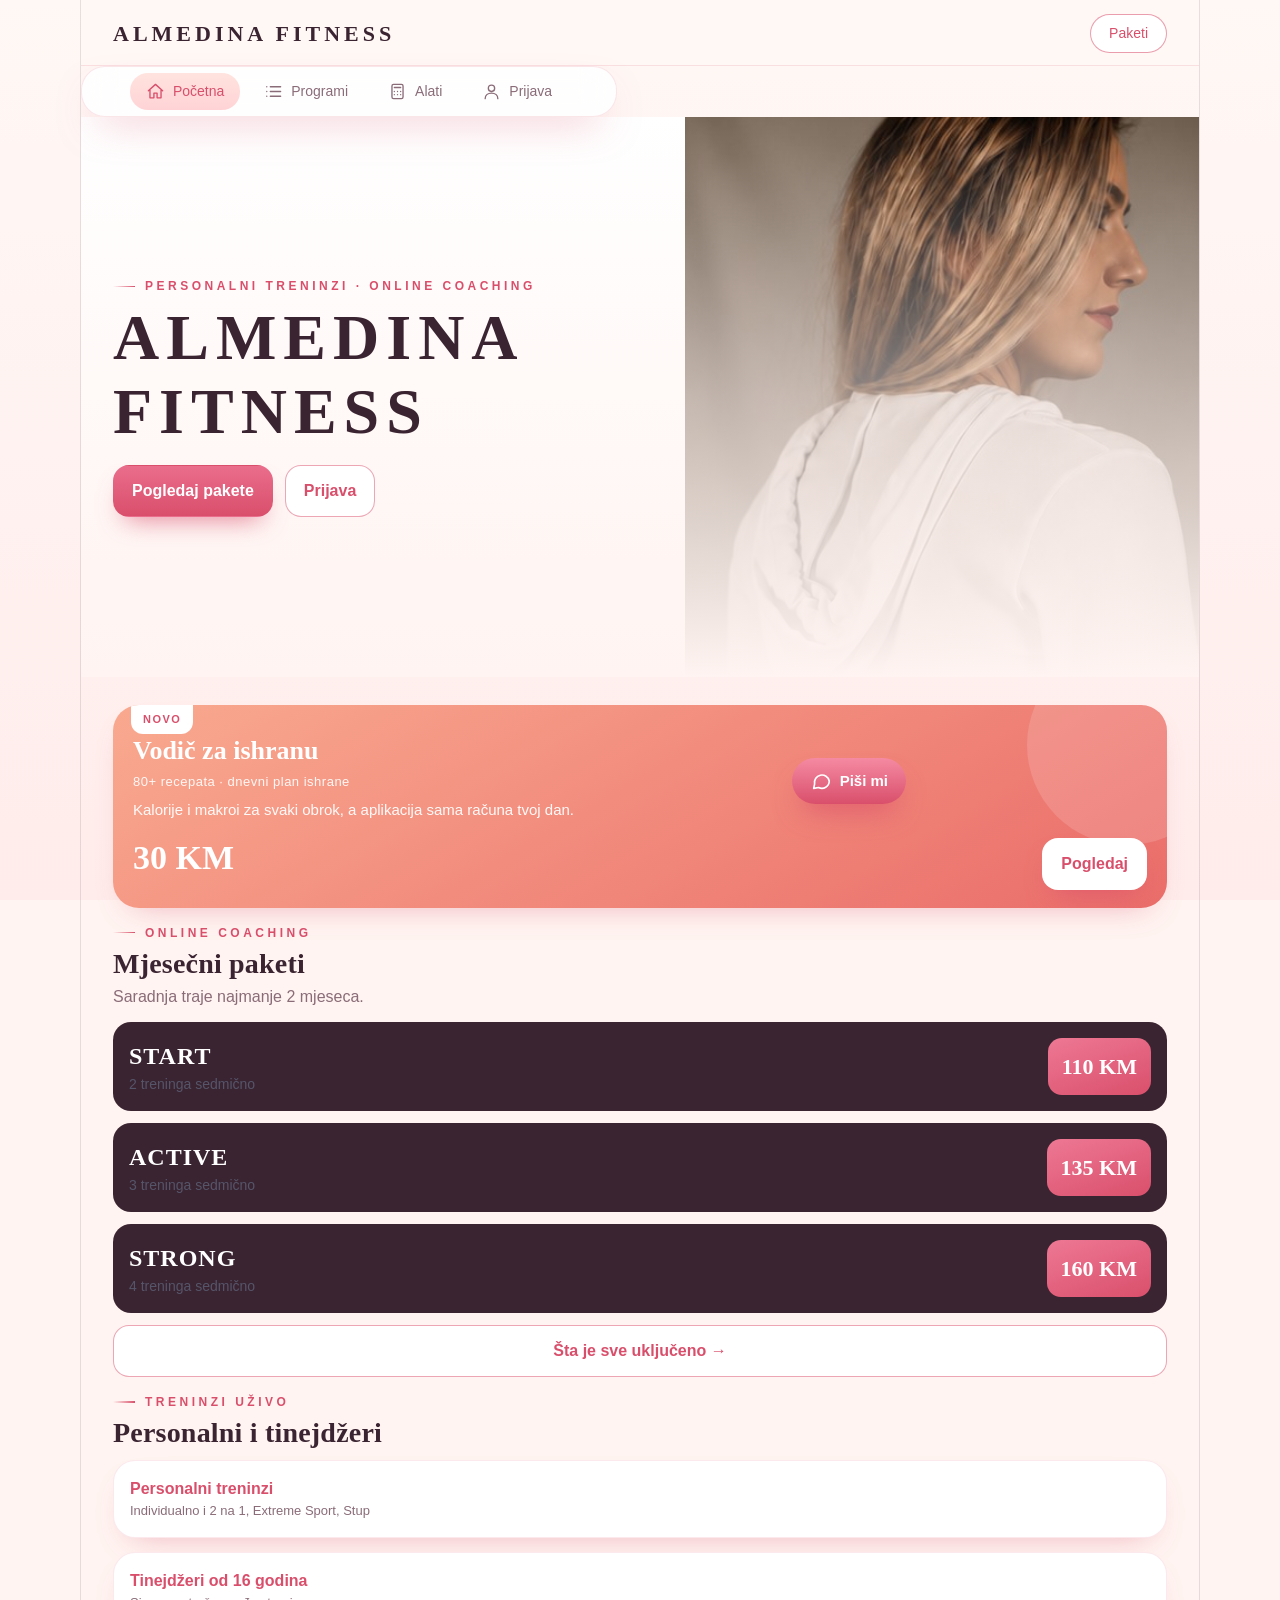
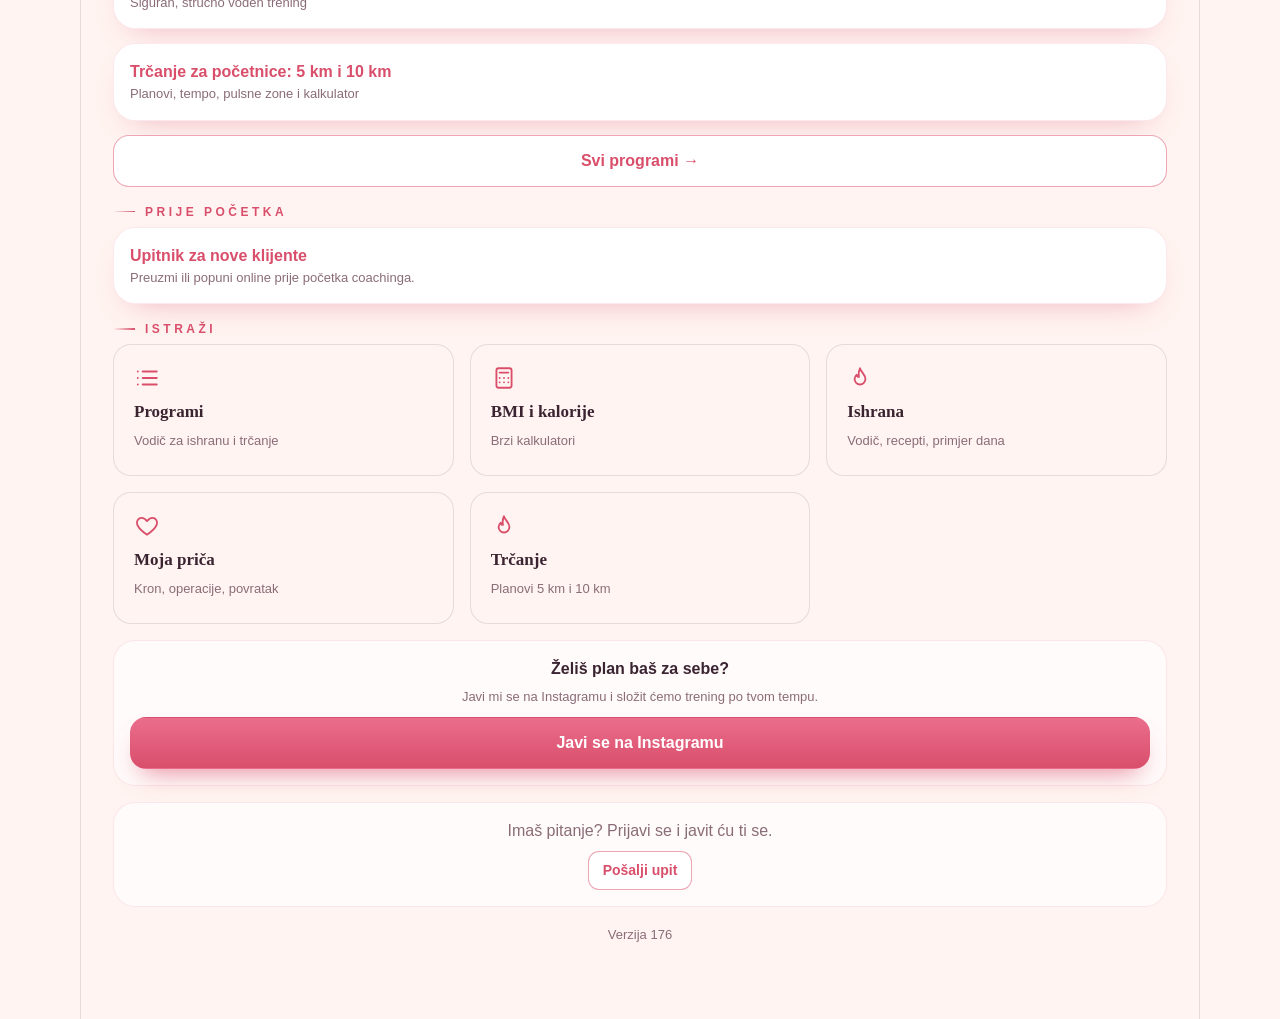
==== commit 93036da5: "Nove vježbe s tvojim videima: Toes to Bar, Bent-Over Dumbbell Row, Assisted Pull Up (v176) Co-Author" ====
--- a/index.html
+++ b/index.html
@@ -55,6 +55,7 @@
 <script src="js/data19.js"></script>
 <script src="js/data20.js"></script>
 <script src="js/data21.js"></script>
+<script src="js/data23.js"></script>
 <script src="js/data22.js"></script>
 <script src="js/jelovnik-auto.js"></script>
 <script src="js/alergije.js"></script>
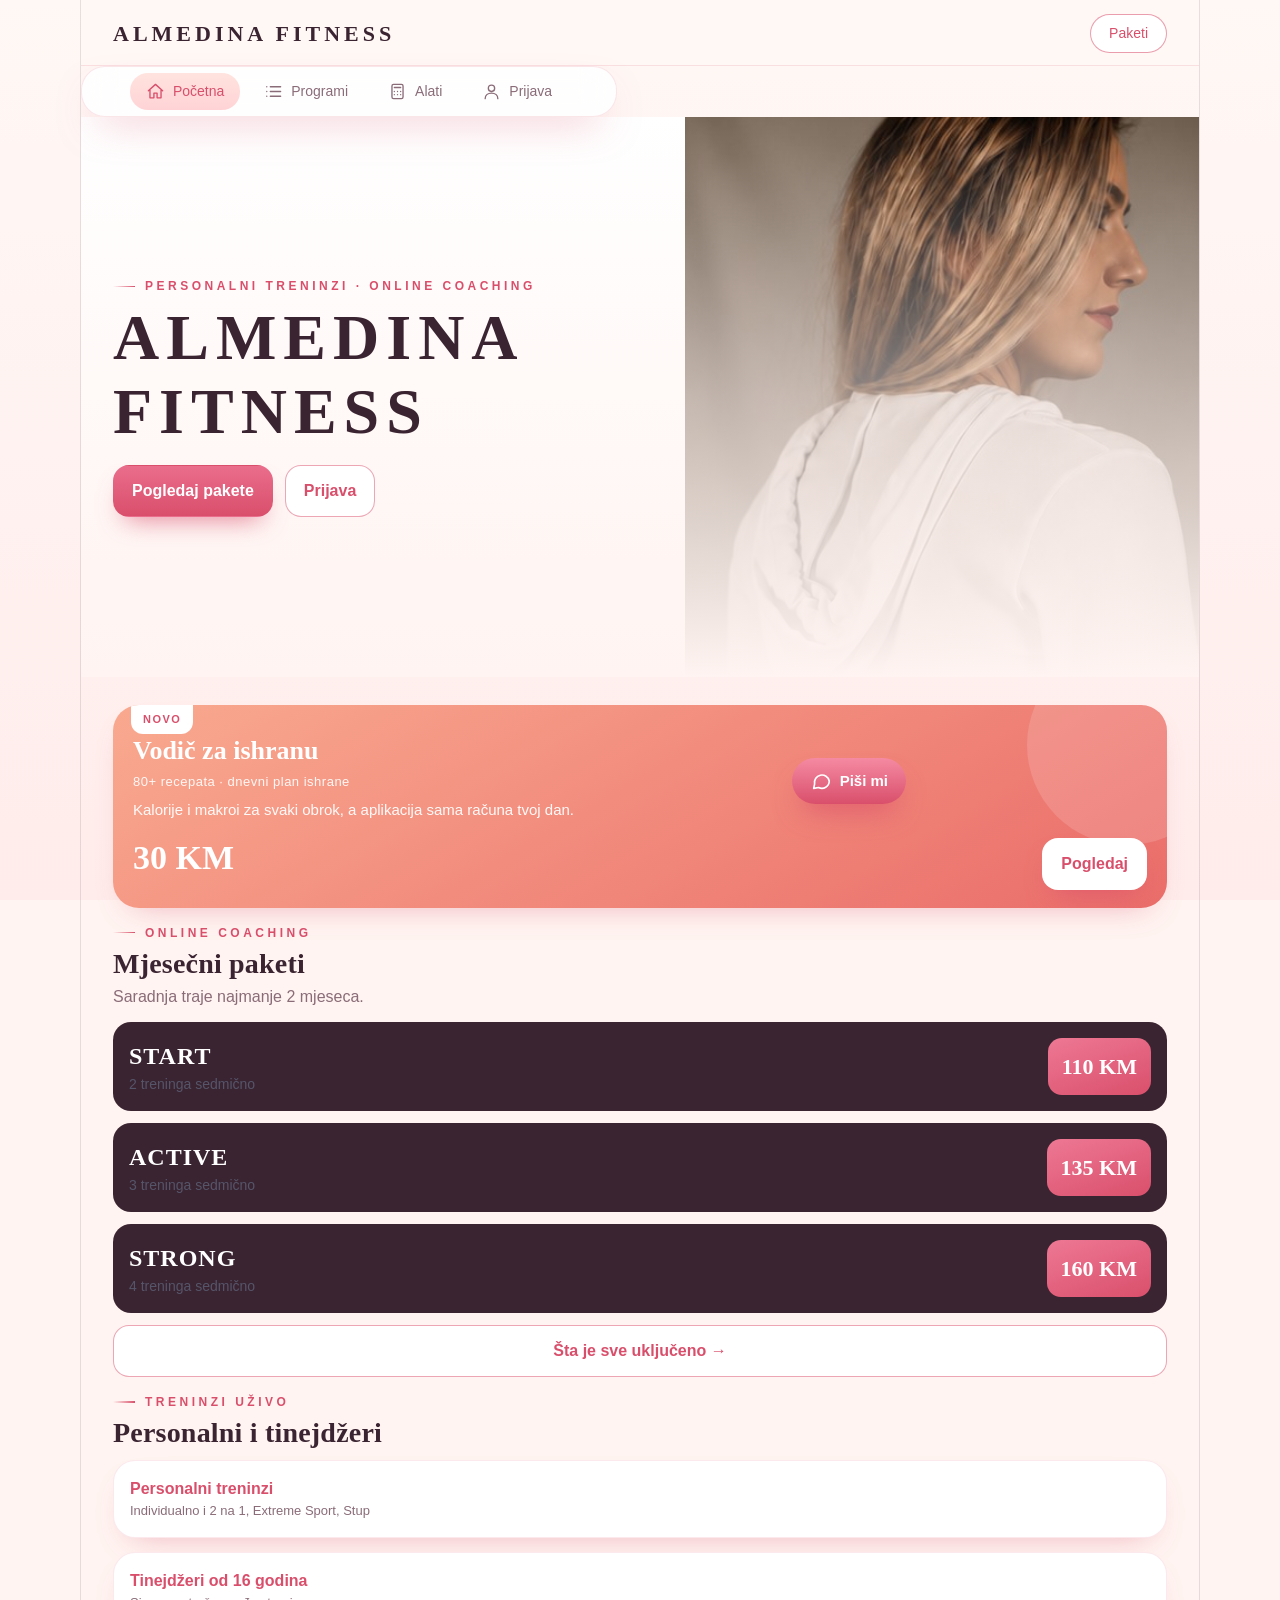
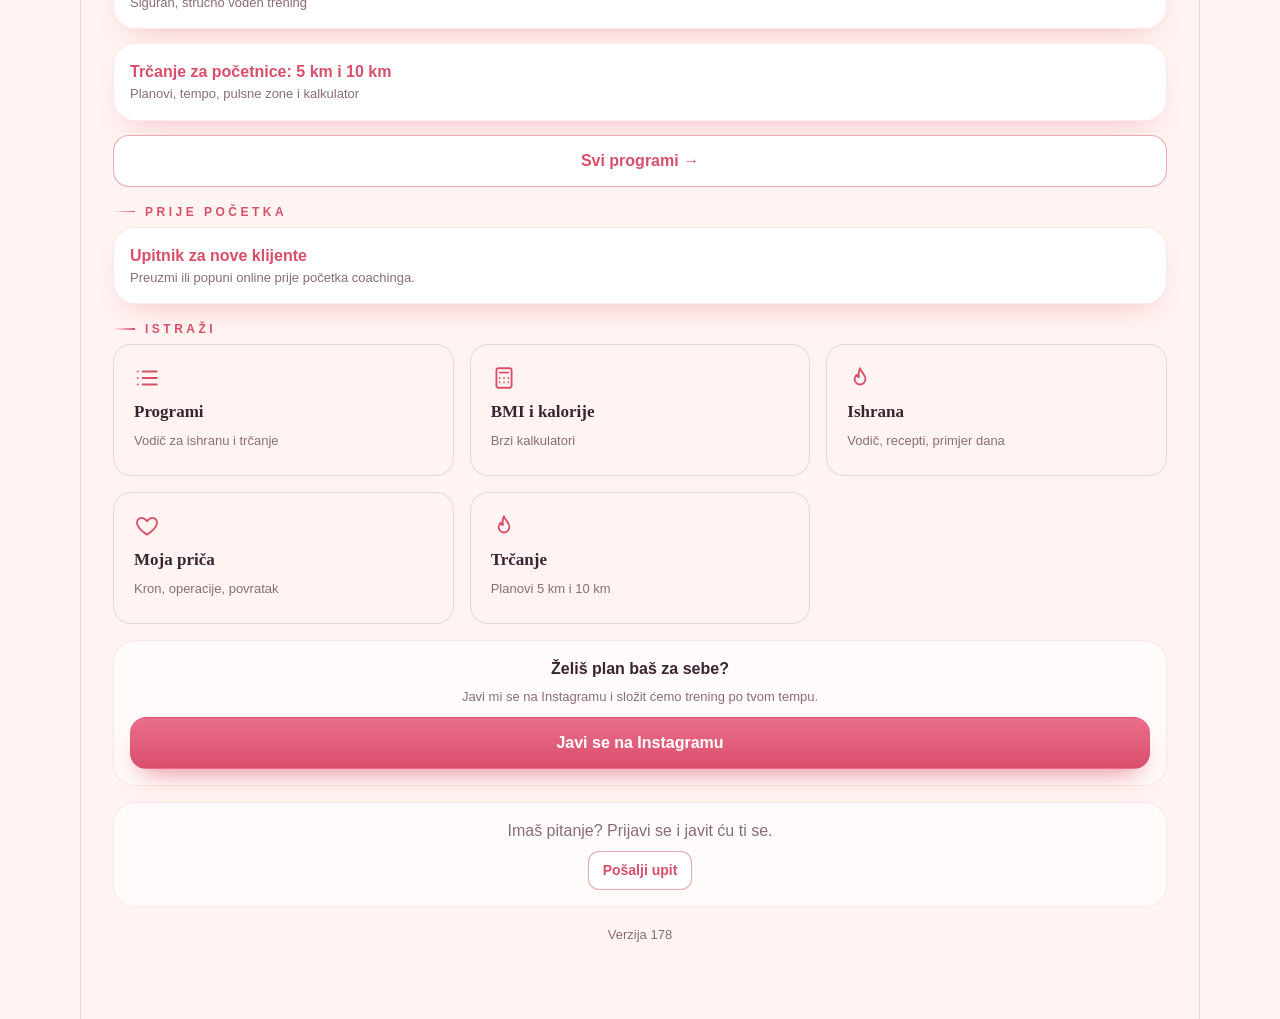
==== commit efa3a94e: "Personalni termini i planer, videi vježbi i korekcije za online, rokovi, dijabetes u planu ishrane, " ====
--- a/index.html
+++ b/index.html
@@ -57,6 +57,7 @@
 <script src="js/data21.js"></script>
 <script src="js/data23.js"></script>
 <script src="js/data22.js"></script>
+<script src="js/ocisti.js"></script>
 <script src="js/jelovnik-auto.js"></script>
 <script src="js/alergije.js"></script>
 <script src="js/store.js"></script>
@@ -78,6 +79,8 @@
 <script src="js/pregled.js"></script>
 <script src="js/perklijent.js"></script>
 <script src="js/kondsablon.js"></script>
+<script src="js/termini.js"></script>
+<script src="js/online.js"></script>
 <script src="js/dodjela.js"></script>
 <script src="js/podsjetnik.js"></script>
 <script src="js/obavijesti.js"></script>
--- a/css/style.css
+++ b/css/style.css
@@ -216,3 +216,15 @@
 .pdfinfo{margin:0 0 8px}
 
 .fstill.big .fig{max-height:170px}.fstill.big{padding:8px}.rest{color:var(--gold,#f3b36b)}.restbar{position:sticky;top:8px;z-index:30;background:#f3b36b;color:#1d2b4a;border-radius:14px;padding:10px 14px;font-weight:700;display:flex;justify-content:space-between;align-items:center;margin-bottom:10px}.restbar button{background:#1d2b4a;color:#fff;border:0;border-radius:10px;padding:6px 10px}
+
+/* planer termina */
+.tscroll{overflow-x:auto;border:1px solid var(--line);border-radius:14px;background:var(--card)}
+.tgrid{display:grid;grid-template-columns:34px repeat(7,minmax(0,1fr));font-size:11px}
+.tgh{padding:6px 0;text-align:center;font-weight:700;color:var(--muted,#7d5a68);border-bottom:1px solid var(--line)}.tgh.today{color:var(--rose-2,#c4506f)}
+.thc{height:40px;border-top:1px solid var(--line);font-size:11px;text-align:right;padding-right:4px;color:var(--muted,#7d5a68)}
+.tcol{position:relative;border-left:1px solid var(--line);background-image:linear-gradient(var(--line) 1px,transparent 1px);background-size:100% 40px;cursor:pointer}
+.tblk{position:absolute;left:1px;right:1px;border-radius:7px;padding:2px 3px;white-space:nowrap;overflow:hidden;text-overflow:ellipsis;font-size:11px;line-height:1.2;font-weight:700;border:0;text-align:left;cursor:pointer;background:var(--rose-2,#c4506f);color:#fff}
+.tblk.o{background:#f7ead0;color:#9a6b1f;border:1px solid #9a6b1f}
+.tblk small{display:block;font-size:9px;font-weight:600;opacity:.9}
+.tdot{display:inline-block;width:12px;height:12px;border-radius:4px;background:var(--rose-2,#c4506f);vertical-align:-1px}.tdot.o{background:#f7ead0;border:1px solid #9a6b1f}
+.fbox{background:#e2f3ea;color:#2f7d5b;padding:8px 10px;border-radius:10px;margin-bottom:6px}.fbox ul{margin:2px 0 0;padding-left:18px}
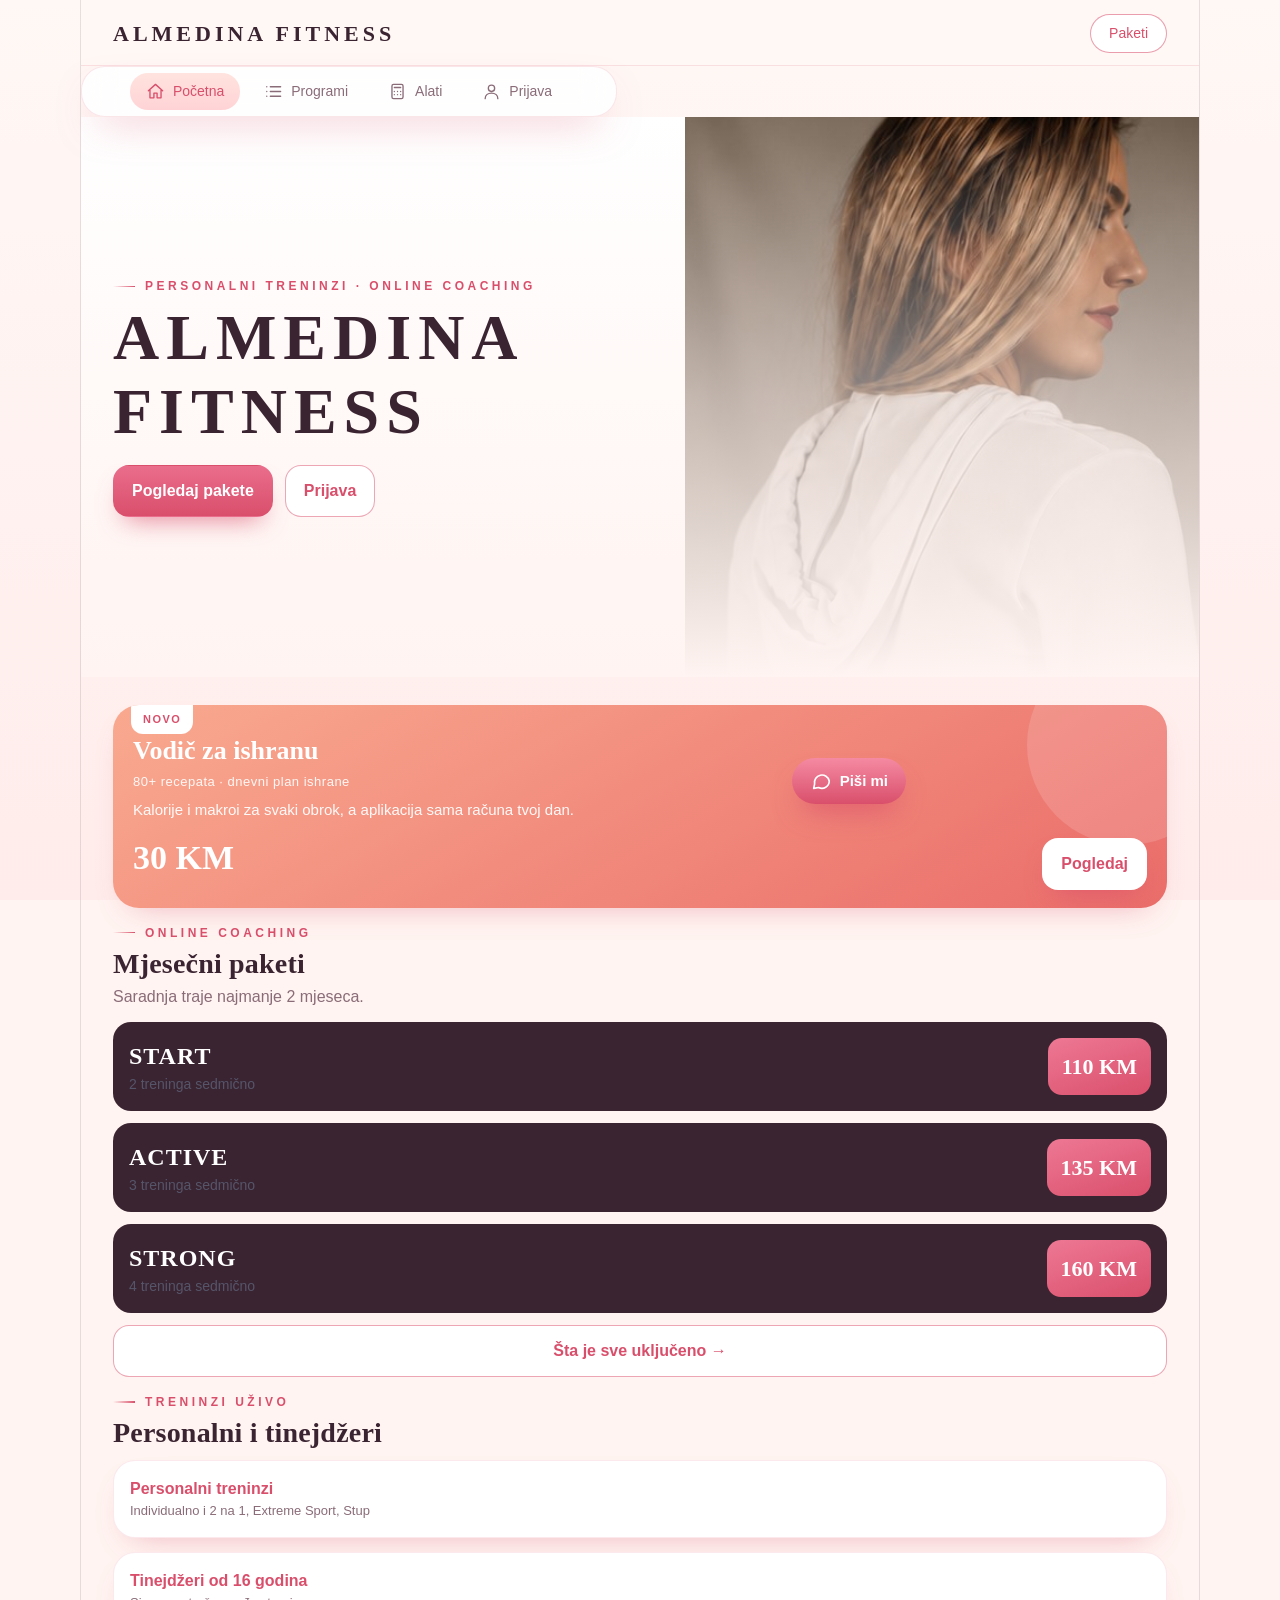
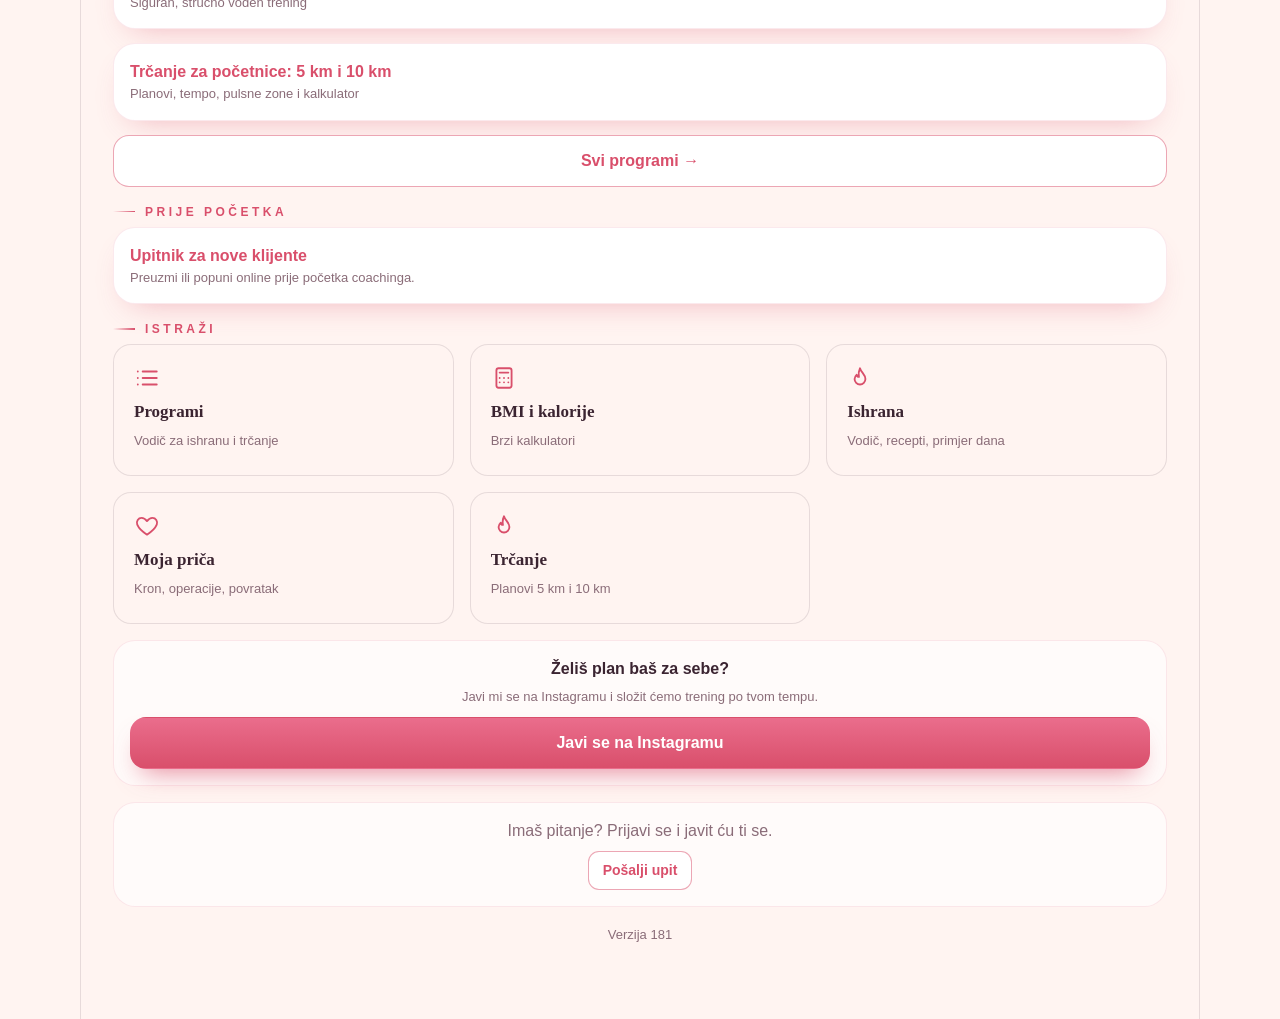
==== commit c9e7540a: "Plan ishrane: bez množenja porcija, jaja za doručak, grčki jogurt/voće/crna čokolada za užinu, tuna " ====
--- a/index.html
+++ b/index.html
@@ -57,6 +57,7 @@
 <script src="js/data21.js"></script>
 <script src="js/data23.js"></script>
 <script src="js/data22.js"></script>
+<script src="js/data24.js"></script>
 <script src="js/ocisti.js"></script>
 <script src="js/jelovnik-auto.js"></script>
 <script src="js/alergije.js"></script>
--- a/css/lux.css
+++ b/css/lux.css
@@ -130,3 +130,4 @@
 .day-b ul.clean li>b{font-family:var(--serif);font-size:18px;color:var(--rose-2)}
 @media (prefers-reduced-motion:reduce){*{animation:none!important;transition:none!important}}
 .fab[hidden]{display:none!important}
+.card.cream .stat b{color:var(--rose-2)}
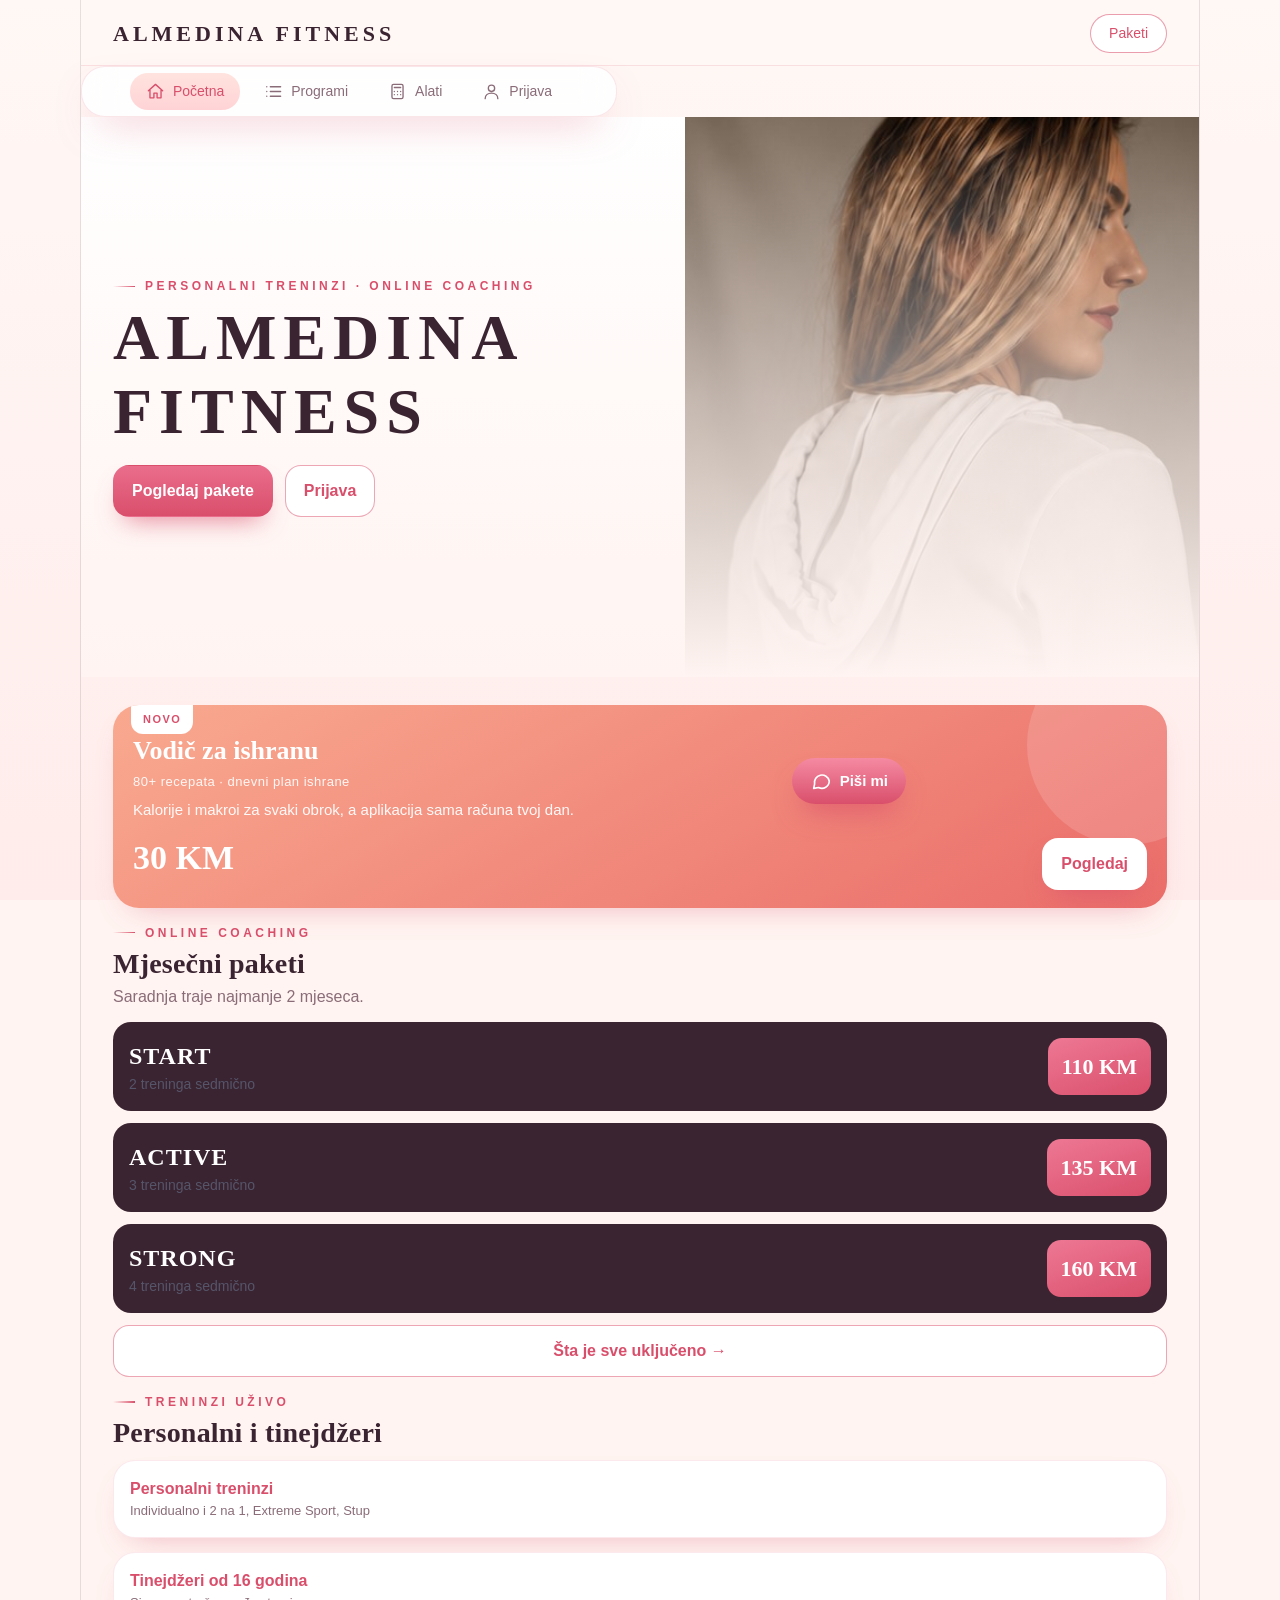
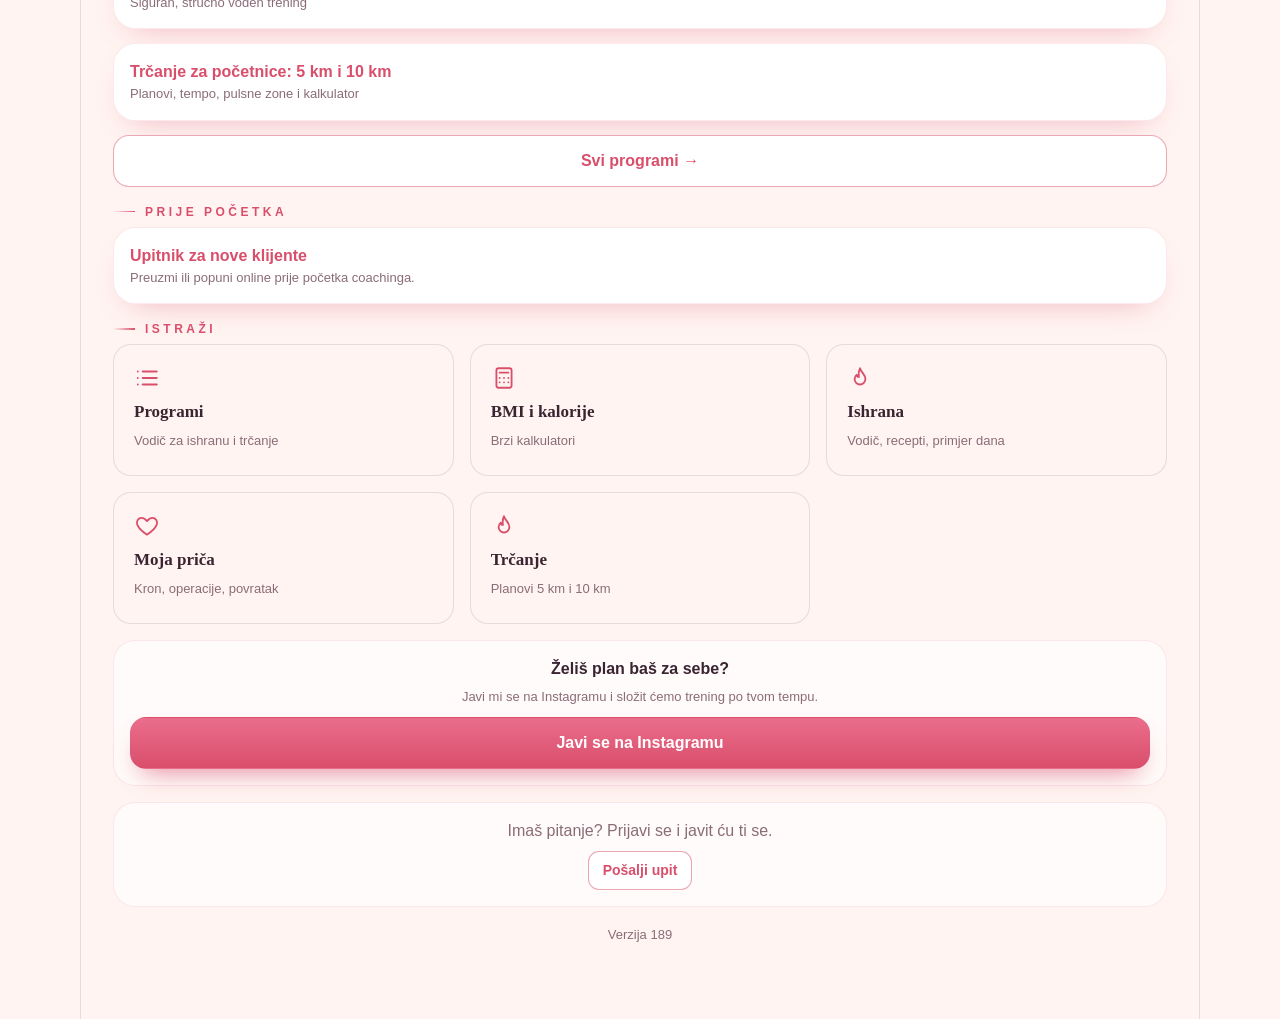
==== commit 429bf502: "v189: videi Donkey Kick, Hip thrust, Reach Crunch, Clamshell, Standing Banded Hip Abduction Co-Autho" ====
--- a/index.html
+++ b/index.html
@@ -58,6 +58,7 @@
 <script src="js/data23.js"></script>
 <script src="js/data22.js"></script>
 <script src="js/data24.js"></script>
+<script src="js/data25.js"></script>
 <script src="js/ocisti.js"></script>
 <script src="js/jelovnik-auto.js"></script>
 <script src="js/alergije.js"></script>
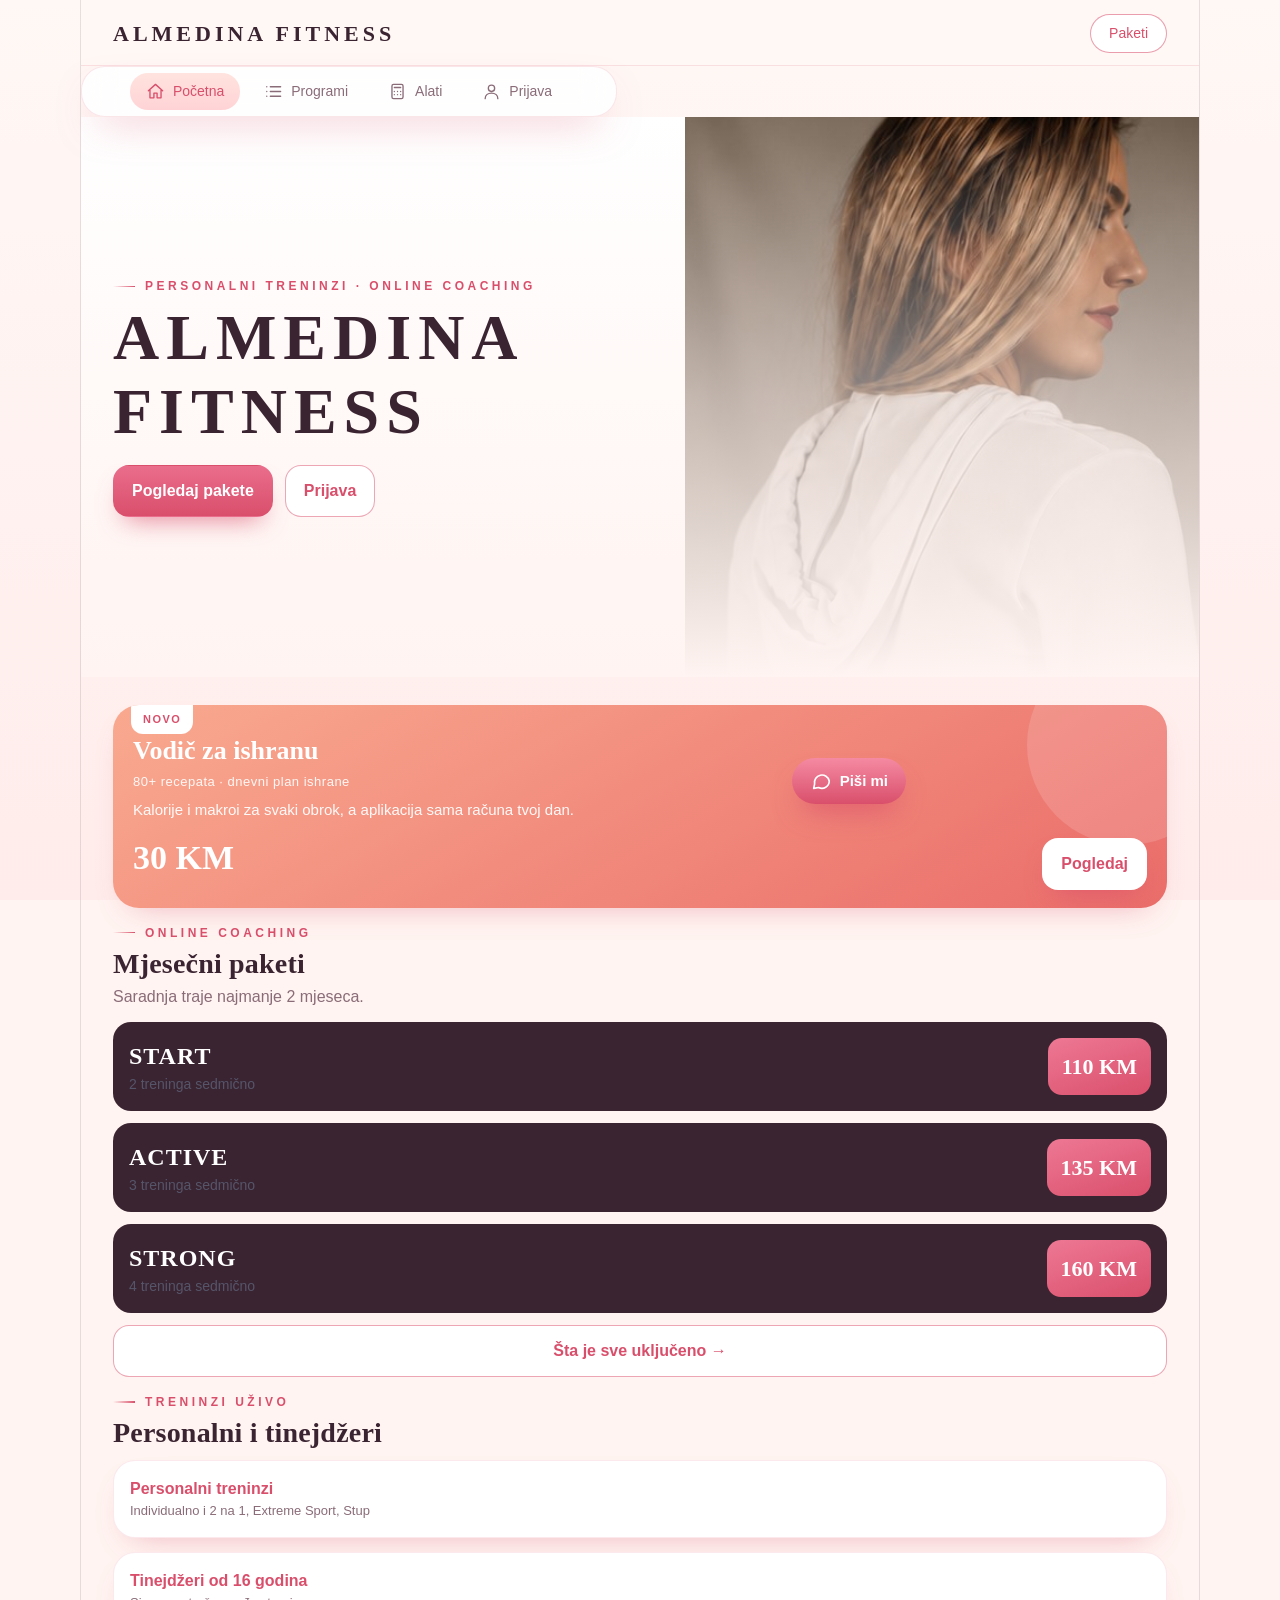
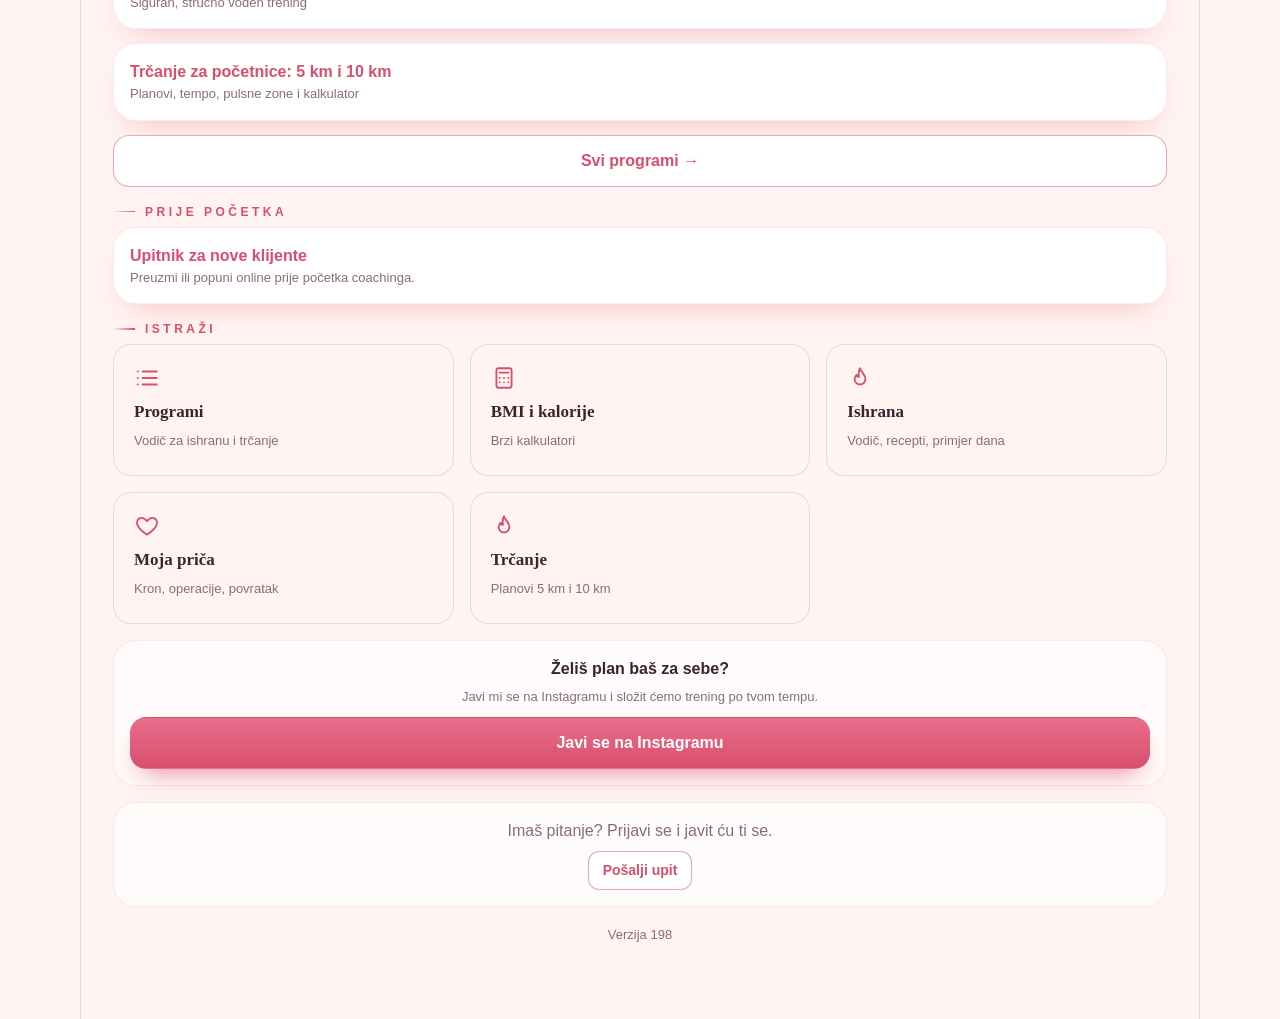
==== commit fba35c6a: "v198: trenerski prikaz cijelog treninga po sedmici, pump hipertrofija, wall sit na štopericu" ====
--- a/index.html
+++ b/index.html
@@ -88,6 +88,7 @@
 <script src="js/obavijesti.js"></script>
 <script src="js/zagrijavanje.js"></script>
 <script src="js/hipertrofija.js"></script>
+<script src="js/trenerdan.js"></script>
 <script src="js/poruke.js"></script>
 <script src="js/tehnika.js"></script>
 <script src="js/receptfoto.js"></script>
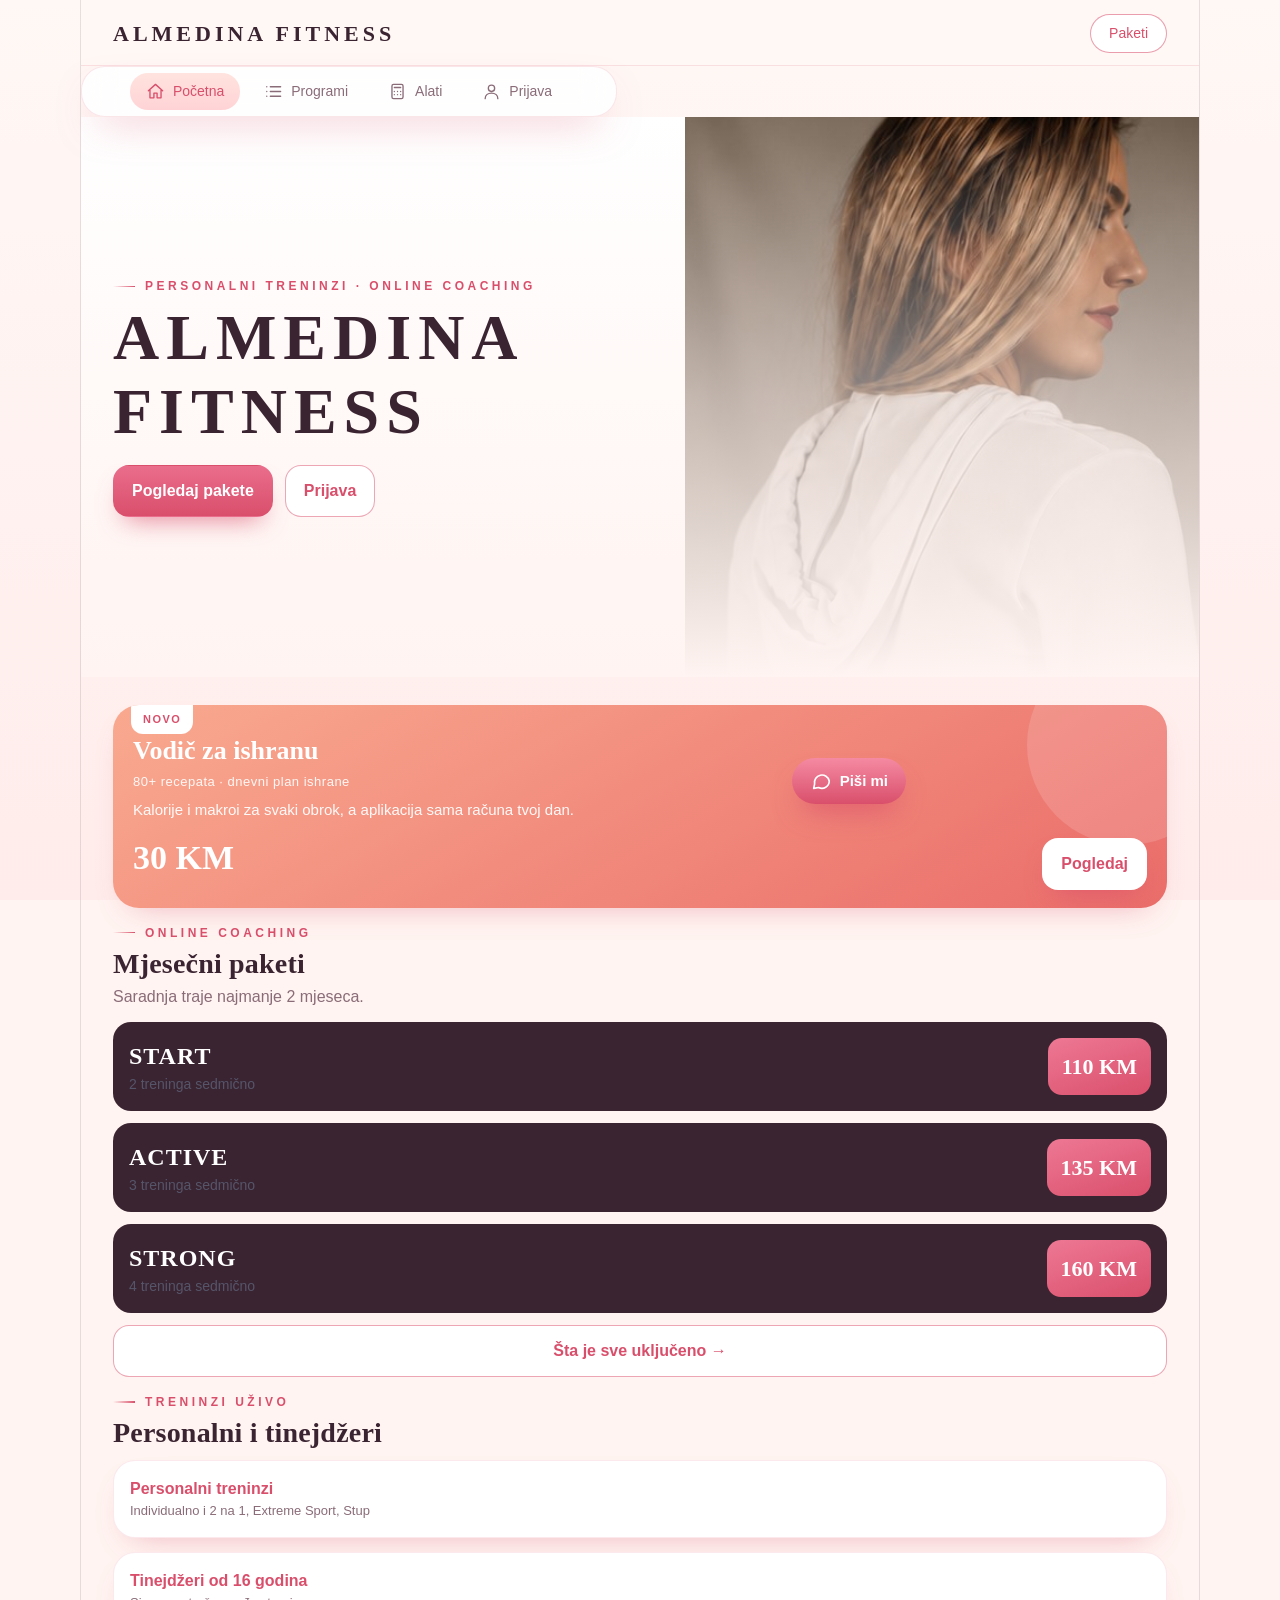
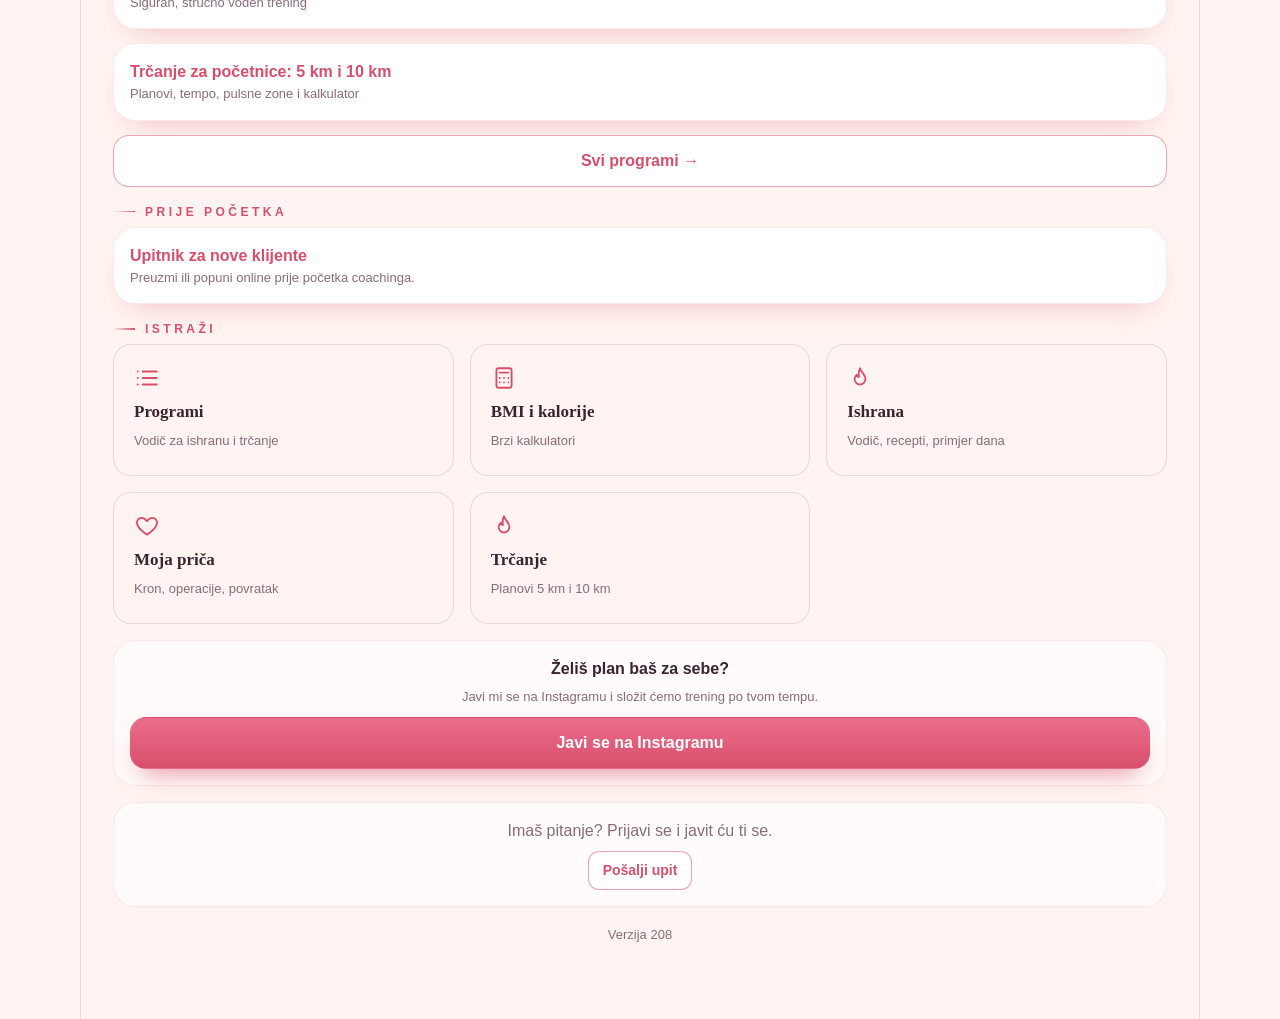
==== commit 276659e9: "v208: Banded Upright Row, videi za Banded Lateral Raise, zamjena Bottle lateral raise" ====
--- a/index.html
+++ b/index.html
@@ -59,6 +59,7 @@
 <script src="js/data22.js"></script>
 <script src="js/data24.js"></script>
 <script src="js/data25.js"></script>
+<script src="js/data26.js"></script>
 <script src="js/ocisti.js"></script>
 <script src="js/jelovnik-auto.js"></script>
 <script src="js/alergije.js"></script>
--- a/css/style.css
+++ b/css/style.css
@@ -228,3 +228,4 @@
 .tblk small{display:block;font-size:9px;font-weight:600;opacity:.9}
 .tdot{display:inline-block;width:12px;height:12px;border-radius:4px;background:var(--rose-2,#c4506f);vertical-align:-1px}.tdot.o{background:#f7ead0;border:1px solid #9a6b1f}
 .fbox{background:#e2f3ea;color:#2f7d5b;padding:8px 10px;border-radius:10px;margin-bottom:6px}.fbox ul{margin:2px 0 0;padding-left:18px}
+.restbar[hidden]{display:none!important}
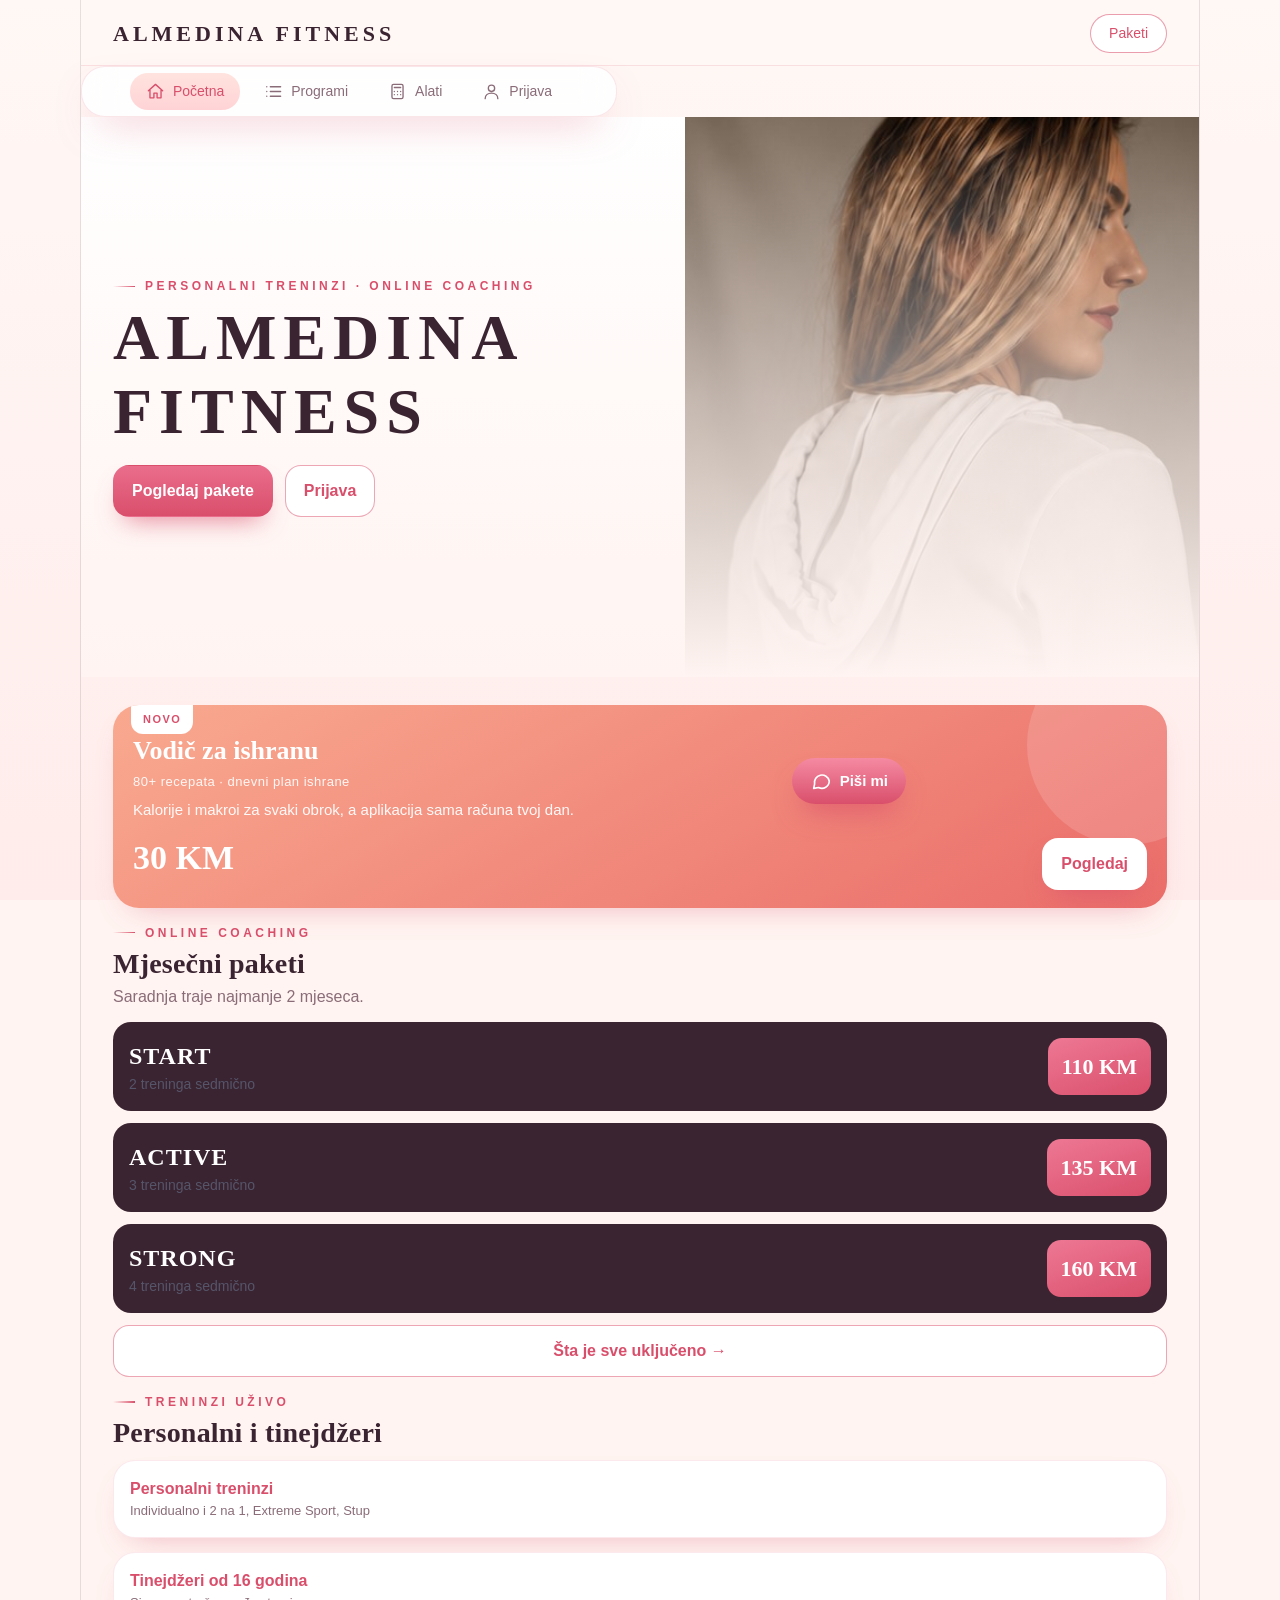
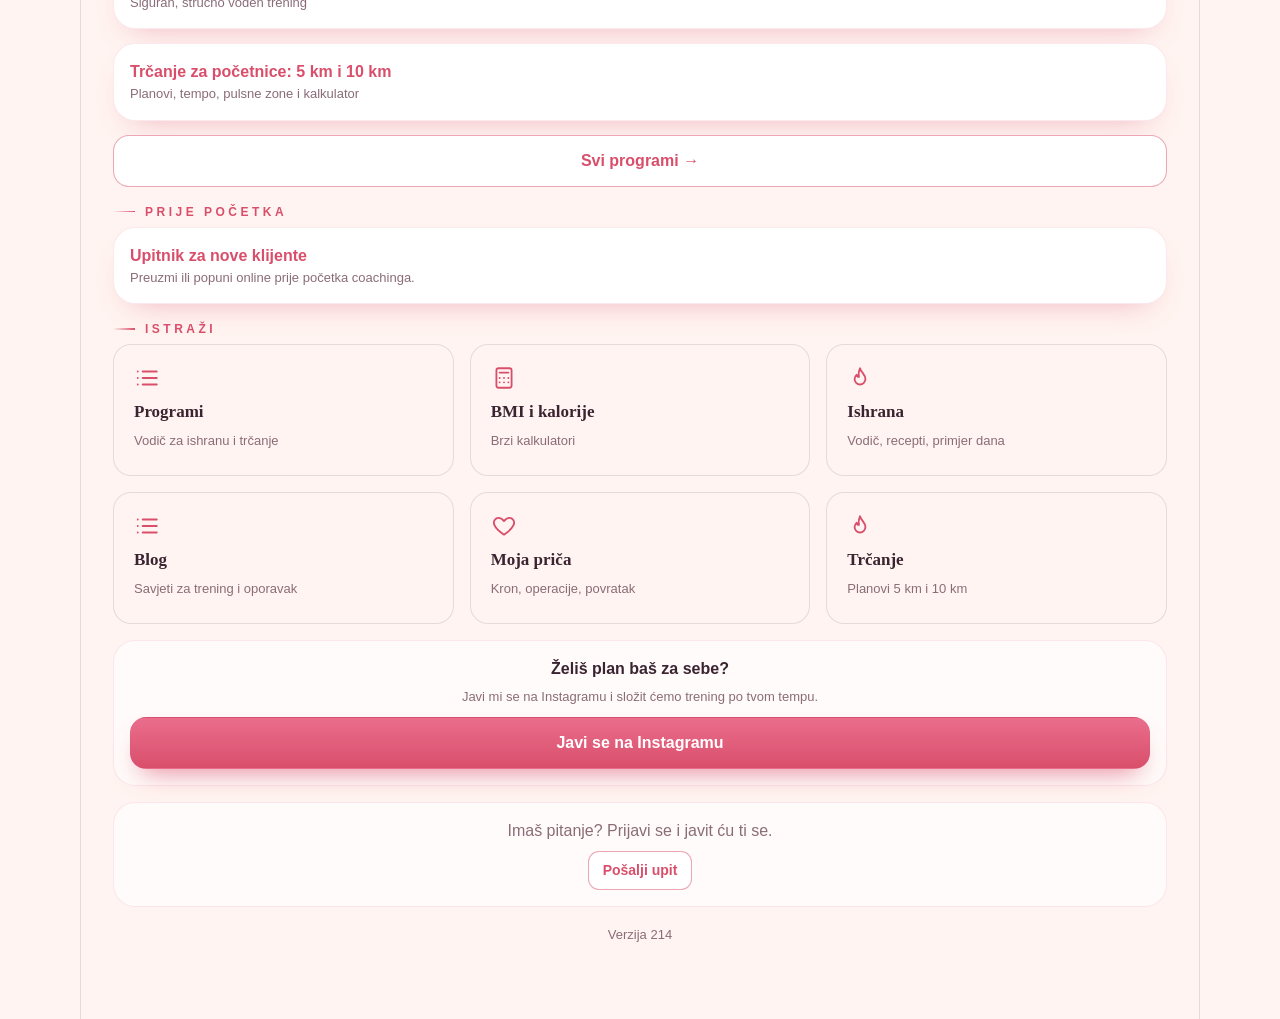
==== commit 99cb7ff1: "Blog: javni članci, demo (v214) Co-Authored-By: Claude Sonnet 5.5 <noreply@anthropic.com> Claude-Ses" ====
--- a/index.html
+++ b/index.html
@@ -93,6 +93,7 @@
 <script src="js/poruke.js"></script>
 <script src="js/tehnika.js"></script>
 <script src="js/receptfoto.js"></script>
+<script src="js/blog.js"></script>
 <script src="js/cloud.js"></script>
 <script src="js/app.js"></script>
 <a class="fab" id="fab" href="https://instagram.com/almedina.zajko" target="_blank" rel="noopener" aria-label="Piši mi na Instagramu"><svg viewBox="0 0 24 24" fill="none" stroke="currentColor" stroke-width="1.8" stroke-linecap="round" stroke-linejoin="round" aria-hidden="true"><path d="M21 12a8 8 0 0 1-11.6 7.1L4 20l1-4.6A8 8 0 1 1 21 12z"/></svg>Piši mi</a>
